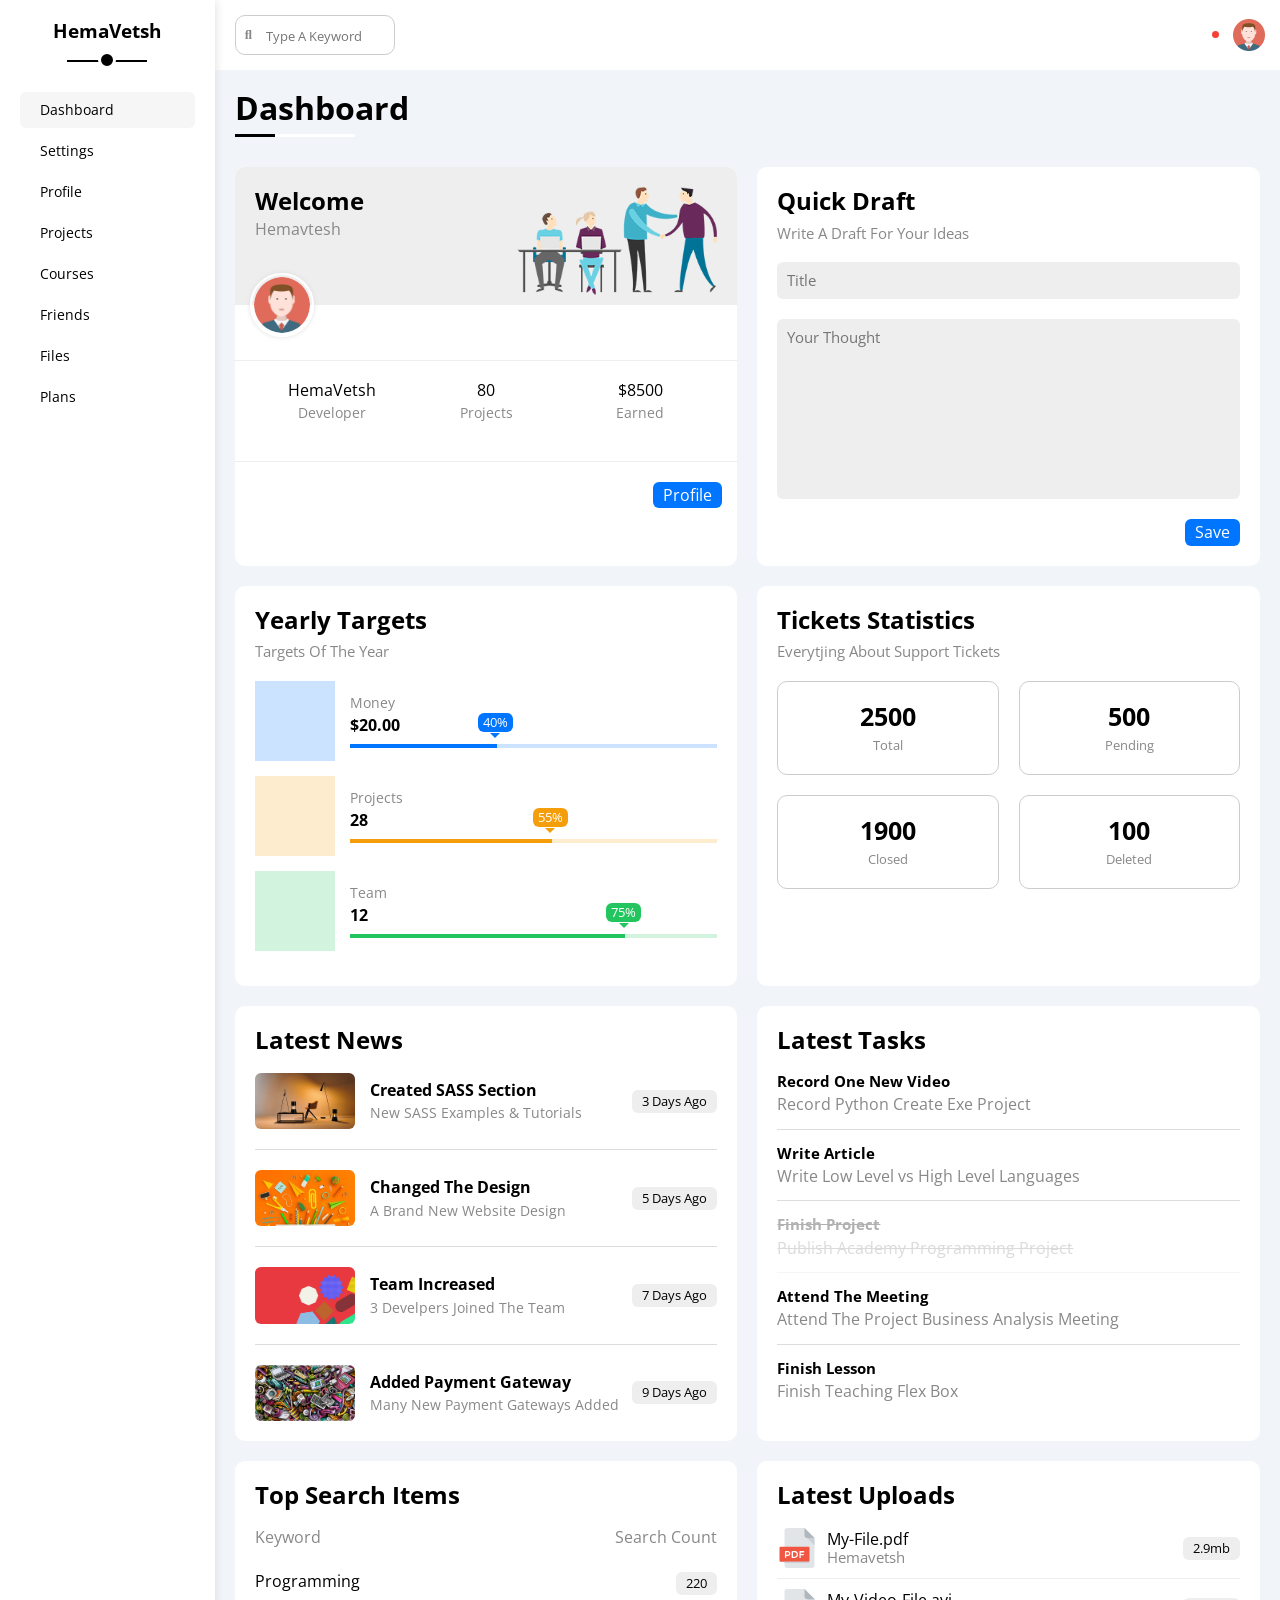
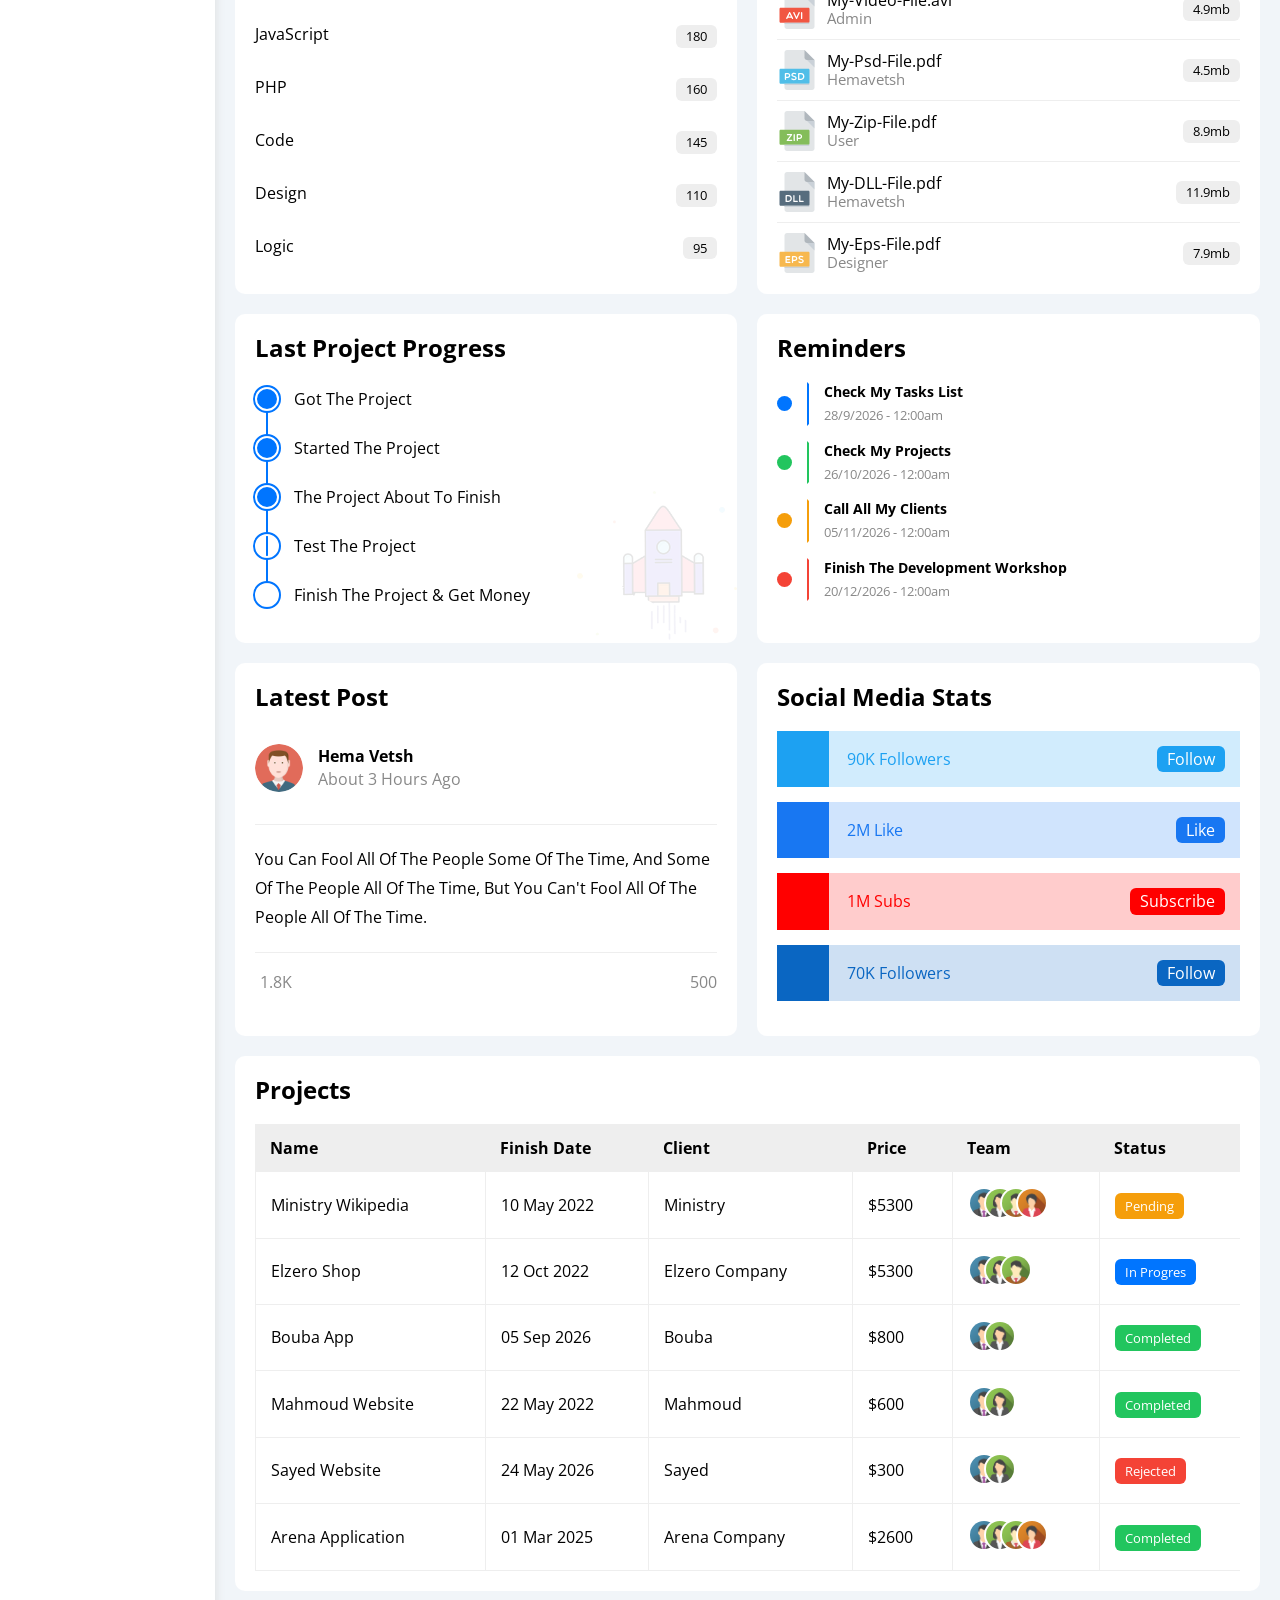
==== index.html @ 1b1e5011 "Here is the toggle switch working correctly. An errors faced me in checked working, so after checkin" ====
<!DOCTYPE html>
<html lang="en">
  <head>
    <meta charset="UTF-8">
    <meta name="viewport" content="width=device-width, initial-scale=1.0">
    <title>Dashboard</title>
    <!-- Render All Elements Normally -->
    <link rel="stylesheet" href="css/normalize.css">
    <!-- Font Awesome Library -->
    <link rel="stylesheet" href="css/all.min.css">
    <!-- Framework -->
    <link rel="stylesheet" href="css/framework.css">
    <!-- Main File -->
    <link rel="stylesheet" href="css/master.css">
    <!-- Open-Sans Font -->
    <link rel="preconnect" href="https://fonts.googleapis.com">
    <link rel="preconnect" href="https://fonts.gstatic.com" crossorigin>
    <link href="https://fonts.googleapis.com/css2?family=Bai+Jamjuree:ital,wght@0,200;0,300;0,400;0,500;0,600;0,700;1,200;1,300;1,400;1,500;1,600;1,700&family=Big+Shoulders:opsz,wght@10..72,100..900&family=Cairo:wght@200..1000&family=DM+Mono:ital,wght@0,300;0,400;0,500;1,300;1,400;1,500&family=DM+Sans:ital,opsz,wght@0,9..40,100..1000;1,9..40,100..1000&family=Fraunces:ital,opsz,wght@0,9..144,100..900;1,9..144,100..900&family=Hanken+Grotesk:ital,wght@0,100..900;1,100..900&family=Inter:ital,opsz,wght@0,14..32,100..900;1,14..32,100..900&family=Lexend+Deca:wght@100..900&family=Open+Sans:ital,wght@0,300..800;1,300..800&family=Outfit:wght@100..900&family=Public+Sans:ital,wght@0,100..900;1,100..900&family=Rubik:ital,wght@0,300..900;1,300..900&family=Work+Sans:ital,wght@0,100..900;1,100..900&family=Young+Serif&display=swap" rel="stylesheet">
  </head>
  <body>
    <div class="page d-flex">
      <div class="nav-bar bg-white p-20 p-relative">
        <h3 class="mt-0 p-relative txt-c">Hema<span>Vetsh</span></h3>
        <ul>
          <li>
            <a class="active d-flex align-c c-black fs-14 rad-6 p-10" href="index.html">
              <i class="fa-regular fa-chart-bar fa-fw"></i>
              <span>Dashboard</span>
            </a>
          </li>
          <li>
            <a class="d-flex align-c c-black fs-14 rad-6 p-10" href="settings.html">
              <i class="fa-solid fa-gear fa-fw"></i>
              <span>Settings</span>
            </a>
          </li>
          <li>
            <a class="d-flex align-c c-black fs-14 rad-6 p-10" href="index.html">
              <i class="fa-regular fa-user fa-fw"></i>
              <span>Profile</span>
            </a>
          </li>
          <li>
            <a class="d-flex align-c c-black fs-14 rad-6 p-10" href="index.html">
              <i class="fa-solid fa-diagram-project fa-fw"></i>
              <span>Projects</span>
            </a>
          </li>
          <li>
            <a class="d-flex align-c c-black fs-14 rad-6 p-10" href="index.html">
              <i class="fa-solid fa-graduation-cap fa-fw"></i>
              <span>Courses</span>
            </a>
          </li>
          <li>
            <a class="d-flex align-c c-black fs-14 rad-6 p-10" href="index.html">
              <i class="fa-regular fa-circle-user fa-fw"></i>
              <span>Friends</span>
            </a>
          </li>
          <li>
            <a class="d-flex align-c c-black fs-14 rad-6 p-10" href="index.html">
              <i class="fa-regular fa-file fa-fw"></i>
              <span>Files</span>
            </a>
          </li>
          <li>
            <a class="d-flex align-c c-black fs-14 rad-6 p-10" href="index.html">
              <i class="fa-regular fa-calendar-check fa-fw"></i>
              <span>Plans</span>
            </a>
          </li>
        </ul>
      </div>
      <div class="content w-full">
        <!-- Start Head -->
        <div class="head w-full p-15 bg-white between-flex">
          <div class="search p-relative">
            <input class="p-10 rad-10" type="search" placeholder="Type A Keyword">
          </div>
          <div class="icons d-flex align-c">
            <span class="notification p-relative">
              <i class="fa-regular fa-bell fa-lg"></i>
            </span>
            <img src="imgs/avatar.png" alt="">
          </div>
        </div>
        <!-- End Head -->
        <h1 class="p-relative">Dashboard</h1>
        <!-- Start Wrapper -->
        <div class="wrapper d-grid gap-20">
          <!-- Welocme -->
          <div class="welcome bg-white rad-10 txt-c-mobile block-mobile ovr-hidden">
            <div class="intro d-flex space-between bg-eee p-20">
              <div>
                <h2 class="m-0">Welcome</h2>
                <p class="c-grey mt-5">Hemavtesh</p>
              </div>
              <img class="hide-mobile" src="imgs/welcome.png" alt="">
            </div>
            <img src="imgs/avatar.png" alt="">
            <div class="body d-flex p-20 mt-20 mb-20 txt-c block-mobile">
              <div>HemaVetsh<span class="d-block c-grey mt-5 fs-14">Developer</span></div>
              <div>80<span class="d-block c-grey mt-5 fs-14">Projects</span></div>
              <div>$8500<span class="d-block c-grey mt-5 fs-14">Earned</span></div>
            </div>
            <a class="bg-blue c-white d-block w-fit btn-shape" href="#">Profile</a>
          </div>
          <!-- Quick Draft -->
          <div class="quick-draft bg-white rad-10 ovr-hidden p-20">
            <h2 class="mt-0 mb-10">Quick Draft</h2>
            <p class="mt-0 mb-20 c-grey fs-15">Write A Draft For Your Ideas</p>
            <form action="">
              <input class= "d-block w-full b-none bg-eee rad-6 p-10 mb-20 fs-15" type="text" placeholder="Title">
              <textarea class="d-block w-full b-none bg-eee rad-6 p-10 mb-20 fs-15" name="" id="" placeholder="Your Thought"></textarea>
              <input  class="save b-none bg-blue c-white d-block w-fit btn-shape" type="submit" value="Save">
            </form>
          </div>
          <!-- Yearly Targets -->
          <div class="yearly-targets bg-white rad-10 p-20">
            <h2 class="mt-0 mb-10">Yearly Targets</h2>
            <p class="mt-0 mb-20 c-grey fs-15">Targets Of The Year</p>
            <div class="targer-row d-flex align-c blue">
              <div class="icon d-flex align-c justify-c ">
                <i class="fa-solid fa-dollar-sign fa-lg c-blue"></i>
              </div>
              <div class="details">
                <span class="c-grey fs-14">Money</span>
                <span class=" mt-5 mb-10 d-block fw-bold">$20.00</span>
                <div class="progress">
                  <span class="bg-blue d-block" style="width: 40%">
                    <span class="bg-blue c-white blue">40%</span>
                  </span>
                </div>
              </div>
            </div>
            <div class="targer-row d-flex align-c orange">
              <div class="icon d-flex align-c justify-c ">
                <i class="fa-solid fa-code fa-lg c-orange"></i>
              </div>
              <div class="details">
                <span class="c-grey fs-14">Projects</span>
                <span class=" mt-5 mb-10 d-block fw-bold">28</span>
                <div class="progress">
                  <span class="bg-orange d-block" style="width: 55%">
                    <span class="bg-orange c-white orange">55%</span>
                  </span>
                </div>
              </div>
            </div>
            <div class="targer-row d-flex align-c green">
              <div class="icon d-flex align-c justify-c ">
                <i class="fa-solid fa-user fa-lg c-green"></i>
              </div>
              <div class="details">
                <span class="c-grey fs-14">Team</span>
                <span class=" mt-5 mb-10 d-block fw-bold">12</span>
                <div class="progress">
                  <span class="bg-green d-block" style="width: 75%">
                    <span class="bg-green c-white green">75%</span>
                  </span>
                </div>
              </div>
            </div>
          </div>
          <!-- Ticket Statistics -->
          <div class="ticket bg-white p-20 rad-10">
            <h2 class="mt-0 mb-10">Tickets Statistics</h2>
            <p class="mt-0 mb-20 c-grey fs-15">Everytjing About Support Tickets</p>
            <div class="d-flex f-wrap gap-20 txt-c">
              <div class="box bg-white rad-10 p-20">
                <i class="fa-solid fa-list-ul fa-2x mb-10 c-orange"></i>
                <span class="d-block fs-25 fw-bold c-black mb-5 ">2500</span>
                <span class="fs-13 c-grey">Total</span>
              </div>
              <div class="box bg-white rad-10 p-20">
                <i class="fa-solid fa-spinner fa-2x mb-10 c-blue"></i>
                <span class="d-block fs-25 fw-bold c-black mb-5 ">500</span>
                <span class="fs-13 c-grey">Pending</span>
              </div>
              <div class="box bg-white rad-10 p-20">
                <i class="fa-regular fa-circle-check fa-2x mb-10 c-green"></i>
                <span class="d-block fs-25 fw-bold c-black mb-5 ">1900</span>
                <span class="fs-13 c-grey">Closed</span>
              </div>
              <div class="box bg-white rad-10 p-20">
                <i class="fa-solid fa-square-xmark fa-2x mb-10 c-red"></i>
                <span class="d-block fs-25 fw-bold c-black mb-5 ">100</span>
                <span class="fs-13 c-grey">Deleted</span>
              </div>
            </div>
          </div>
          <!-- Latest News -->
          <div class="latest-news bg-white p-20 rad-10">
            <h2 class="mt-0 mb-20">Latest News</h2>
            <div class="news-row d-flex align-c pb-20 mb-20 f-column-mobile">
              <img class="mr-15" src="imgs/news-01.png" alt="">
              <div class="info">
                <h3 class="m-0 mb-6 fs-16">Created SASS Section</h3>
                <p class="m-0 c-grey fs-14">New SASS Examples & Tutorials</p>
              </div>
              <div class="rad-6 bg-eee btn-shape fs-13 label">3 Days Ago</div>
            </div>
            <div class="news-row d-flex align-c pb-20 mb-20 f-column-mobile">
              <img class="mr-15" src="imgs/news-02.png" alt="">
              <div class="info">
                <h3 class="m-0 mb-6 fs-16">Changed The Design</h3>
                <p class="m-0 c-grey fs-14">A Brand New Website Design</p>
              </div>
              <div class="rad-6 bg-eee btn-shape fs-13 label">5 Days Ago</div>
            </div>
            <div class="news-row d-flex align-c pb-20 mb-20 f-column-mobile">
              <img class="mr-15" src="imgs/news-03.png" alt="">
              <div class="info">
                <h3 class="m-0 mb-6 fs-16">Team Increased</h3>
                <p class="m-0 c-grey fs-14">3 Develpers Joined The Team</p>
              </div>
              <div class="rad-6 bg-eee btn-shape fs-13 label">7 Days Ago</div>
            </div>
            <div class="news-row d-flex align-c f-column-mobile">
              <img class="mr-15" src="imgs/news-04.png" alt="">
              <div class="info">
                <h3 class="m-0 mb-6 fs-16">Added Payment Gateway</h3>
                <p class="m-0 c-grey fs-14">Many New Payment Gateways Added</p>
              </div>
              <div class="rad-6 bg-eee btn-shape fs-13 label">9 Days Ago</div>
            </div>
          </div>
          <!-- Latest Tasks -->
          <div class="latest-tasks bg-white rad-10 p-20">
            <h2 class="mt-0 mb-20">Latest Tasks</h2>
            <div class="task-row d-flex align-c pb-15 mb-15">
              <div class="info flex-1">
                <h3 class="mt-0 mb-5 fs-15 c-black">Record One New Video</h3>
                <p class="c-grey m-0">Record Python Create Exe Project</p>
              </div>
              <i class="fa-regular fa-trash-can"></i>
            </div>
            <div class="task-row d-flex align-c pb-15 mb-15">
              <div class="info flex-1">
                <h3 class="mt-0 mb-5 fs-15 c-black">Write Article</h3>
                <p class="c-grey m-0">Write Low Level vs High Level Languages</p>
              </div>
              <i class="fa-regular fa-trash-can"></i>
            </div>
            <div class="task-row d-flex align-c pb-15 mb-15">
              <div class="info flex-1">
                <h3 class="mt-0 mb-5 fs-15 c-black">Finish Project</h3>
                <p class="c-grey m-0">Publish Academy Programming Project</p>
              </div>
              <i class="fa-regular fa-trash-can"></i>
            </div>
            <div class="task-row d-flex align-c pb-15 mb-15">
              <div class="info flex-1">
                <h3 class="mt-0 mb-5 fs-15 c-black">Attend The Meeting</h3>
                <p class="c-grey m-0">Attend The Project Business Analysis Meeting</p>
              </div>
              <i class="fa-regular fa-trash-can"></i>
            </div>
            <div class="task-row d-flex align-c">
              <div class="info flex-1">
                <h3 class="mt-0 mb-5 fs-15 c-black">Finish Lesson</h3>
                <p class="c-grey m-0">Finish Teaching Flex Box</p>
              </div>
              <i class="fa-regular fa-trash-can"></i>
            </div>
          </div>
          <!-- Search Items -->
          <div class="search-items bg-white rad-10 p-20">
            <h2 class="mt-0 mb-20">Top Search Items</h2>
            <div class="head-items d-flex space-between c-grey mb-10">
              <span>Keyword</span>
              <span>Search Count</span>
            </div>
            <div class="row d-flex space-between aling-c pt-15 pb-15 ">
              <span>Programming</span>
              <span class="btn-shape bg-eee fs-13">220</span>
            </div>
            <div class="row d-flex space-between aling-c pt-15 pb-15 ">
              <span>JavaScript</span>
              <span class="btn-shape bg-eee fs-13">180</span>
            </div>
            <div class="row d-flex space-between aling-c pt-15 pb-15 ">
              <span>PHP</span>
              <span class="btn-shape bg-eee fs-13">160</span>
            </div>
            <div class="row d-flex space-between aling-c pt-15 pb-15 ">
              <span>Code</span>
              <span class="btn-shape bg-eee fs-13">145</span>
            </div>
            <div class="row d-flex space-between aling-c pt-15 pb-15 ">
              <span>Design</span>
              <span class="btn-shape bg-eee fs-13">110</span>
            </div>
            <div class="row d-flex space-between aling-c pt-15 pb-15 ">
              <span>Logic</span>
              <span class="btn-shape bg-eee fs-13">95</span>
            </div>
          </div>
          <!-- Latest Uploads -->
          <div class="latest-uploads dashboard-section-format">
            <h2 class="mt-0 mb-20">Latest Uploads</h2>
            <ul class="m-0">
              <li class="between-flex mb-10 pb-10">
                <div class="d-flex align-c">
                  <img class="mr-10" src="imgs/pdf.svg" alt="">
                  <div class="info">
                    <span class="d-block">My-File.pdf</span>
                    <span class="fs-15 c-grey">Hemavetsh</span>
                  </div>
                </div>
                <div class="btn-shape bg-eee fs-13">
                  2.9mb
                </div>
              </li>
              <li class="between-flex mb-10 pb-10">
                <div class="d-flex align-c">
                  <img class="mr-10" src="imgs/avi.svg" alt="">
                  <div class="info">
                    <span class="d-block">My-Video-File.avi</span>
                    <span class="fs-15 c-grey">Admin</span>
                  </div>
                </div>
                <div class="btn-shape bg-eee fs-13">
                  4.9mb
                </div>
              </li>
              <li class="between-flex mb-10 pb-10">
                <div class="d-flex align-c">
                  <img class="mr-10" src="imgs/psd.svg" alt="">
                  <div class="info">
                    <span class="d-block">My-Psd-File.pdf</span>
                    <span class="fs-15 c-grey">Hemavetsh</span>
                  </div>
                </div>
                <div class="btn-shape bg-eee fs-13">
                  4.5mb
                </div>
              </li>
              <li class="between-flex mb-10 pb-10">
                <div class="d-flex align-c">
                  <img class="mr-10" src="imgs/zip.svg" alt="">
                  <div class="info">
                    <span class="d-block">My-Zip-File.pdf</span>
                    <span class="fs-15 c-grey">User</span>
                  </div>
                </div>
                <div class="btn-shape bg-eee fs-13">
                  8.9mb
                </div>
              </li>
              <li class="between-flex mb-10 pb-10">
                <div class="d-flex align-c">
                  <img class="mr-10" src="imgs/dll.svg" alt="">
                  <div class="info">
                    <span class="d-block">My-DLL-File.pdf</span>
                    <span class="fs-15 c-grey">Hemavetsh</span>
                  </div>
                </div>
                <div class="btn-shape bg-eee fs-13">
                  11.9mb
                </div>
              </li>
              <li class="between-flex">
                <div class="d-flex align-c">
                  <img class="mr-10" src="imgs/eps.svg" alt="">
                  <div class="info">
                    <span class="d-block">My-Eps-File.pdf</span>
                    <span class="fs-15 c-grey">Designer</span>
                  </div>
                </div>
                <div class="btn-shape bg-eee fs-13">
                  7.9mb
                </div>
              </li>
            </ul>
          </div>
          <!-- Project Progress -->
          <div class="project-progress dashboard-section-format p-relative">
            <h2 class="mt-0 mb-20">Last Project Progress</h2>
            <ul>
              <li class="d-flex align-c done">Got The Project</li>
              <li class="d-flex align-c done">Started The Project</li>
              <li class="d-flex align-c done">The Project About To Finish</li>
              <li class="d-flex align-c still">Test The Project</li>
              <li class="d-flex align-c none">Finish The Project & Get Money</li>
            </ul>
            <img class="launch-icon p-absolute hide-mobile" src="imgs/project.png" alt="">
          </div>
          <!-- Reminders -->
          <div class="reminders dashboard-section-format ">
            <h2 class="mt-0 mb-20">Reminders</h2>
            <ul class="m-0">
              <li class="d-flex align-c mt-15">
                <span class="key bg-blue rad-half mr-15"></span>
                <div class="blue pl-15">
                  <p class="fs-14 c-black fw-bold mt-0 mb-5">Check My Tasks List</p>
                  <span class="fs-13 c-grey">28/9/2026 - 12:00am</span>
                </div>
              </li>
              <li class="d-flex align-c mt-15">
                <span class="key bg-green rad-half mr-15"></span>
                <div class="green pl-15">
                  <p class="fs-14 c-black fw-bold mt-0 mb-5">Check My Projects</p>
                  <span class="fs-13 c-grey">26/10/2026 - 12:00am</span>
                </div>
              </li>
              <li class="d-flex align-c mt-15">
                <span class="key bg-orange rad-half mr-15"></span>
                <div class="orange pl-15">
                  <p class="fs-14 c-black fw-bold mt-0 mb-5">Call All My Clients</p>
                  <span class="fs-13 c-grey">05/11/2026 - 12:00am</span>
                </div>
              </li>
              <li class="d-flex align-c mt-15">
                <span class="key bg-red rad-half mr-15"></span>
                <div class="red pl-15">
                  <p class="fs-14 c-black fw-bold mt-0 mb-5">Finish The Development Workshop</p>
                  <span class="fs-13 c-grey">20/12/2026 - 12:00am</span>
                </div>
              </li>
            </ul>
          </div>
          <!-- Latest Post -->
          <div class="latest-post dashboard-section-format">
            <h2 class="mt-0 mb-20">Latest Post</h2>
            <div class="top d-flex align-c">
              <img class="rad-half mr-15" src="imgs/avatar.png" alt="">
              <div class="info">
                <h3 class="fs-16 mb-5">Hema Vetsh</h3>
                <p class=" mt-0 c-grey fs-16">About 3 Hours Ago</p>
              </div>
            </div>
            <div class="post-content ">
            You can fool all of the people some of the time, and some of the people all of the time, but you can't fool all of the people all of the time.
            </div>
            <div class="post-stats between-flex">
              <div class="d-flex align-c c-grey">
                <i class="fa-regular fa-heart mr-5"></i>
                <span>1.8K</span>
              </div>
              <div class="d-flex align-c c-grey">
                <i class="fa-regular fa-comments mr-5"></i>
                <span>500</span>
              </div>
            </div>
          </div>
          <!-- Start Social Media -->
          <div class="social-media dashboard-section-format">
            <h2 class="mt-0 mb-20">Social Media Stats</h2>
            <div class="box twitter between-flex p-15 p-relative">
              <i class="fa-brands fa-twitter h-full c-white ideal-flex"></i>
              <span class="fs-16 ml-10">90K Followers</span>
              <a class="btn-shape c-white" href="#">Follow</a>
            </div>
            <div class="box facebook between-flex p-15 p-relative">
              <i class="fa-brands fa-facebook-f h-full c-white ideal-flex"></i>
              <span class="fs-16 ml-10">2M Like</span>
              <a class="btn-shape c-white" href="#">Like</a>
            </div>
            <div class="box youtube between-flex p-15 p-relative">
              <i class="fa-brands fa-youtube h-full c-white ideal-flex"></i>
              <span class="fs-16 ml-10">1M Subs</span>
              <a class="btn-shape c-white" href="#">Subscribe</a>
            </div>
            <div class="box linkedin between-flex p-15 p-relative">
              <i class="fa-brands fa-linkedin h-full c-white ideal-flex"></i>
              <span class="fs-16 ml-10">70K Followers</span>
              <a class="btn-shape c-white" href="#">Follow</a>
            </div>
          </div>
        </div>
        <!-- End Wrapper body-->
        <!-- Project Table -->
        <div class="project-table dashboard-section-format">
          <h2 class="mt-0 mb-20">Projects</h2>
          <div class="responsive-table">
            <table>
              <thead>
                <tr>
                  <th>Name</th>
                  <th>Finish Date</th>
                  <th>Client</th>
                  <th>Price</th>
                  <th>Team</th>
                  <th>Status</th>
                </tr>
              </thead>
              <tbody>
                <tr>
                  <td>Ministry Wikipedia</td>
                  <td>10 May 2022</td>
                  <td>Ministry</td>
                  <td>$5300</td>
                  <td>
                    <img src="imgs/team-01.png" alt="">
                    <img src="imgs/team-02.png" alt="">
                    <img src="imgs/team-03.png" alt="">
                    <img src="imgs/team-04.png" alt="">
                  </td>
                  <td>
                    <span class="bg-orange c-white btn-shape label label">Pending</span>
                  </td>
                </tr>
                <tr>
                  <td>Elzero Shop</td>
                  <td>12 Oct 2022</td>
                  <td>Elzero Company</td>
                  <td>$5300</td>
                  <td>
                    <img src="imgs/team-01.png" alt="">
                    <img src="imgs/team-02.png" alt="">
                    <img src="imgs/team-03.png" alt="">
                  </td>
                  <td>
                    <span class="bg-blue c-white btn-shape label">In Progres</span>
                  </td>
                </tr>
                <tr>
                  <td>Bouba App</td>
                  <td>05 Sep 2026</td>
                  <td>Bouba</td>
                  <td>$800</td>
                  <td>
                    <img src="imgs/team-01.png" alt="">
                    <img src="imgs/team-02.png" alt="">
                  </td>
                  <td>
                    <span class="bg-green c-white btn-shape label">Completed</span>
                  </td>
                </tr>
                <tr>
                  <td>Mahmoud Website</td>
                  <td>22 May 2022</td>
                  <td>Mahmoud</td>
                  <td>$600</td>
                  <td>
                    <img src="imgs/team-01.png" alt="">
                    <img src="imgs/team-02.png" alt="">
                  </td>
                  <td>
                    <span class="bg-green c-white btn-shape label">Completed</span>
                  </td>
                </tr>
                <tr>
                  <td>Sayed Website</td>
                  <td>24 May 2026</td>
                  <td>Sayed</td>
                  <td>$300</td>
                  <td>
                    <img src="imgs/team-01.png" alt="">
                    <img src="imgs/team-02.png" alt="">
                  </td>
                  <td>
                    <span class="bg-red c-white btn-shape label">Rejected</span>
                  </td>
                </tr>
                <tr>
                  <td>Arena Application</td>
                  <td>01 Mar 2025</td>
                  <td>Arena Company</td>
                  <td>$2600</td>
                  <td>
                    <img src="imgs/team-01.png" alt="">
                    <img src="imgs/team-02.png" alt="">
                    <img src="imgs/team-03.png" alt="">
                    <img src="imgs/team-04.png" alt="">
                  </td>
                  <td>
                    <span class="bg-green c-white btn-shape label label">Completed</span>
                  </td>
                </tr>
              </tbody>
            </table>
          </div>
        </div>
      </div>
    </div>
  </body>
</html>
---- css/framework.css ----
:root {
  /* Main Colors */
  --blue-color: #0075ff;
  --blue-alt-color: #0d69d5;
  --orange-color: #f59e0b;
  --green-color: #22c55e;
  --red-color: #f44336;
  --grey-color: #888;
  --main-transition: 0.3s;
}
/* Start Dimensions */
.w-full {
  width: 100%;
}
.w-fit {
  width: fit-content;
}
.h-full {
  height: 100%;
}
/* Start Box */
.ovr-hidden {
  overflow: hidden;
}
.d-block {
  display: block;
}
@media (max-width: 767px) {
  .block-mobile {
    display: block !important;
  }
}
.d-flex {
  display: flex;
}
@media (max-width: 767px) {
  .f-column-mobile {
    flex-direction: column;
    text-align: center;
  }
}
.flex-1 {
  flex: 1;
}
.f-wrap {
  flex-wrap: wrap;
}
.align-c {
  align-items: center;
}
.justify-c {
  justify-content: center;
}
.space-between {
  justify-content: space-between;
}
.d-grid {
  display: grid;
}
.gap-20 {
  gap: 20px
}
/* Start Position */
.p-relative {
  position: relative;
}
.p-absolute {
  position: absolute;
}
@media (max-width: 767px) {
  .hide-mobile {
    display: none;
  }
}
/* Start Padding + Margin */
.p-5 {
  padding: 5px;
}
.p-10 {
  padding: 10px;
}
.p-15 {
  padding: 15px;
}
.p-20 {
  padding: 20px;
}
.pt-15 {
  padding-top: 15px;
}
.pb-10 {
  padding-bottom: 10px;
}
.pb-15 {
  padding-bottom: 15px;
}
.pb-20 {
  padding-bottom: 20px;
}
.pl-15 {
  padding-left: 15px;
}
.m-0 {
  margin: 0
}
.mt-0 {
  margin-top: 0;
}
.mt-5 {
  margin-top: 5px;
}
.mt-20 {
  margin-top: 20px;
}
.mr-5 {
  margin-right: 5px;
}
.mr-10 {
  margin-right: 10px;
}
.mr-15 {
  margin-right: 15px;
}
.mb-5 {
  margin-bottom: 5px;
}
.mb-6 {
  margin-bottom: 6px;
}
.mb-10 {
  margin-bottom: 10px;
}
.mb-15 {
  margin-bottom: 15px;
}
.mb-20 {
  margin-bottom: 20px;
}
.ml-10 {
  margin-left: 10px;
}
/* Start Color */
.bg-white {
  background-color: white;
}
.bg-eee {
  background-color: #eee;
}
.bg-blue {
  background-color: var(--blue-color);
}
.bg-orange {
  background-color: var(--orange-color);
}
.bg-green {
  background-color: var(--green-color);
}
.bg-red {
  background-color: var(--red-color);
}
.c-white {
  color: white;
}
.c-black {
  color: black;
}
.c-grey {
  color: var(--grey-color);
}
.c-blue {
  color: var(--blue-color);
}
.c-orange {
  color: var(--orange-color);
}
.c-green {
  color: var(--green-color);
}
.c-red {
  color: var(--red-color);
}
/* Start Text */
.txt-c {
  text-align: center;
}
.fs-10 {
  font-size: 10px;
}
.fs-13 {
  font-size: 13px;
}
.fs-14 {
  font-size: 14px;
}
.fs-15 {
  font-size: 15px;
}
.fs-16 {
  font-size: 16px;
}
.fs-25 {
  font-size: 25px;
}
.fw-bold {
  font-weight: bold;
}
/* Start Border */
.b-none {
  border: none;
}
.bl-15 {
  border-left: 15px;
}
.rad-half {
  border-radius: 50%;
}
.rad-6 {
  border-radius: 6px;
}
.rad-10 {
  border-radius: 10px;
}
@media (max-width: 767px) {
  .txt-c-mobile {
    text-align: center;
  }
}
/* Start Components */
.between-flex {
  display: flex;
  align-items: center;
  justify-content: space-between;
}
.ideal-flex {
  display: flex;
  justify-content: center;
  align-items: center;
}
.v-centering {
  top: 50%;
  transform: translateY(-50%);
}
.h-centering {
  left: 50%;
  transform: translatex(-50%); 
}
.btn-shape {
  border-radius: 6px; 
  padding: 4px 10px;
}
.dashboard-section-format {
  border-radius: 10px;
  background-color: white;
  padding: 20px;
}
---- css/master.css ----
:root {
  /* Main Colors */
  --blue-color: #0075ff;
  --blue-alt-color: #0d69d5;
  --orange-color: #f59e0b;
  --green-color: #22c55e;
  --red-color: #f44336;
  --grey-color: #888;
  --main-transition: 0.3s;
}
* {
  box-sizing: border-box;
}
body {
  font-family: "Open Sans", sans-serif;
  margin: 0;
  padding: 0;
}
*:focus {
  outline: none;
}
a {
  text-decoration: none;
}
ul {
  list-style: none;
  padding: 0;
}
::-webkit-scrollbar {
  width: 15px;
}
::-webkit-scrollbar-track {
  background-color: white;
}
::-webkit-scrollbar-thumb {
  background-color: var(--blue-color);
}
::-webkit-scrollbar-thumb:hover {
  background-color: var(--blue-alt-color);
}
.page {
  background-color: #f1f5f9;
  min-height: 100vh;
}
.nav-bar {
  width: 250px;
  box-shadow: 0 0 10px #ddd;
}
.nav-bar > h3 {
  margin-bottom: 50px;
}
.nav-bar > h3::before,
.nav-bar > h3::after {
  content: '';
  position: absolute;
  left: 50%;
  transform: translatex(-50%);
  background-color: black;
}
.nav-bar > h3::before {
  width: 80px;
  height: 2px;
  bottom: -20px;
}
.nav-bar > h3::after {
  width: 12px;
  height: 12px;
  border-radius: 50%;
  bottom: -27px;
  border: 3px solid white;
}
.nav-bar ul li  {
  
}
.nav-bar ul li a {
  transition: .3s;
  margin-bottom: 5px;
}
.nav-bar ul li a.active, 
.nav-bar ul li a:hover {
  background-color: #f6f6f6
}
.nav-bar ul li a span {
  font-size: 14px;
  margin-left: 10px;
}
@media (max-width: 767px) {
  .nav-bar {
    width: 58px;
    padding: 10px
  }
  .nav-bar > h3 {
    font-size: 13px;
    margin-bottom: 15px;
  }
  .nav-bar > h3::before,
  .nav-bar > h3::after,
  .nav-bar ul li a span {
    display: none;
  }
  .nav-bar > h3 span {
    display: block;
  }
}
/* Start Content */
.content {
  overflow-x: hidden;
}
/* Start Head */
.head .search input {
  padding-left: 30px;
  border: 1px solid #ccc;
  margin-left: 5px;
  width: 160px;
  border-image: none;
  transition: width var(--main-transition);
}
.head .search::before {
  content: '\f002';
  font-family: "Font Awesome 5 Free";
  font-weight: 900;
  color: var(--grey-color);
  position: absolute;
  left: 15px;
  top: 50%;
  font-size: 13px;
  transform: translateY(-50%);
}
.head input::placeholder{
  transition: var(--main-transition);
  font-size: 13px;
}
.head input:focus {
  width: 200px
}
.head input:focus::placeholder{
  opacity: 0;
}
.head .icons .notification::before {
  content: '';
  width: 7px;
  height: 7px;
  border-radius: 50%;
  position: absolute;
  background-color: var(--red-color);
  top: -4px;
  right: -1px;
}
.head .icons img {
  width: 32px;
  height: 32px;
  margin-left: 15px;
}
.content > h1 {
  margin: 20px 20px 40px;
}
.content > h1::before,
.content > h1::after {
  content: '';
  position: absolute;
  height: 3px;
  bottom: -10px;
  left: 0;
}
.content > h1::before {
  background-color: white;
  width: 120px;
}
.content > h1::after {
  background-color: black;
  width: 40px;
}
/* End Head */
/* Start Wrapper */
.wrapper {
  grid-template-columns: repeat(auto-fill, minmax(450px, 1fr));
  margin-right: 20px;
  margin-left: 20px;
  margin-bottom: 20px;
}
@media (max-width: 767px) {
  .wrapper {
    grid-template-columns: minmax(200px, 1fr);
    margin-right: 10px;
    margin-left: 10px;
  }
}
/* End Wrapper */
/* Welcome Card */
.welcome .intro img {
  width: 200px;
  margin-bottom: -10px;
}
@media (max-width: 767px) {
  .welcome .intro {
    padding-bottom: 30px;
  }
}
.welcome > img {
  width: 64px;
  height: 64px;
  position: relative;
  margin-left: 15px;
  margin-top: -32px;
  border: 2px solid white;
  border-radius: 50%;
  box-shadow: rgb(221, 221, 221) 0px 0px 5px;
  padding: 2px;
}
@media (max-width: 767px) {
  .welcome > img {
    margin-left: 0;
  }
}
.welcome .body {
  border-top: 1px solid #eee;
  border-bottom: 1px solid #eee;
}
.welcome .body div {
  flex: 1;
}
.welcome .body div:not(:last-child) {
  margin-bottom: 20px;
}
.welcome a {
  margin: 0 15px 15px auto;
  transition: var(--main-transition);
}
.welcome a:hover {
  background-color: var(--blue-alt-color);
}
/* Start Quick Draft */
.quick-draft form textarea {
  min-height: 180px;
  resize: none;
}
.quick-draft form .save {
  margin-left: auto;
  cursor: pointer;
  transition: var(--main-transition);
}
.quick-draft form .save:hover {
  background-color: var(--blue-alt-color);
}
/* Start Yearly Targets */
.yearly-targets .targer-row {
  margin-bottom: 15px;
}
.yearly-targets .icon {
  width: 80px;
  height: 80px;
  margin-right: 15px;
}
.yearly-targets .details {
  flex: 1;
}
.yearly-targets .details .progress {
  height: 4px;
} 
.yearly-targets .details .progress > span {
  height: 100%;
  position: relative;
}
.yearly-targets .details .progress > span span {
  position: absolute;
  bottom: 16px;
  right: -16px;
  font-size: 13px;
  padding: 2px 5px;
  border-radius: 6px;
}
.yearly-targets .details .progress > span span::after {
  content: '';
  position: absolute;
  border-color: transparent;
  border-width: 5px;
  border-style: solid;
  bottom: -11px;
  left: 50%;
  transform: translatex(-50%);
}
@media (max-width: 767px) {
  .yearly-targets .details .progress > span span {
    right: -30px;
    transform: rotate(35deg);
  }
}
.yearly-targets .details .progress > span .blue::after {
  border-top-color: var(--blue-color);
}
.yearly-targets .details .progress > span .orange::after {
  border-top-color: var(--orange-color);
}
.yearly-targets .details .progress > span .green::after {
  border-top-color: var(--green-color);
}
.blue .icon,
.blue .progress {
    background-color: rgb(0 117 255 / 20%);
}
.orange .icon,
.orange .progress {
    background-color: rgb(245 158 11 / 20%);
}
.green .icon,
.green .progress {
    background-color: rgb(34 197 94 / 20%);
}
/* Start Tickets Statistics */
.ticket .box {
  width: calc(50% - 10px);
  border: 1px solid #ccc;
}
@media (max-width: 767px) {
  .ticket .box {
    width: 100%
  }
}
/* Start Latest News */
.latest-news {
}
@media (max-width: 767px) {
  .latest-news .news-row  {
    gap: 15px
  }
}
.latest-news .news-row:not(:last-child) {
  border-bottom: 1px solid #ddd;
}
.latest-news .news-row  img {
  width: 100px;
  border-radius: 6px;
}
@media (max-width: 767px) {
  .latest-news .news-row  img {
    margin: 0;
  }
}
.latest-news .news-row  .info {
  flex: 1;
}
.latest-news .news-row .label {
  padding: 4px 10px;
}
/* Start Latest Tasks */

.latest-tasks .task-row:not(:last-child) {
  border-bottom: 1px solid #ddd;
}
.latest-tasks .task-row:nth-child(4) h3, 
.latest-tasks .task-row:nth-child(4) p {
  text-decoration: line-through;
}
.latest-tasks .task-row:nth-child(4) {
  opacity: .3;
}
/* Latest Uploads */
.latest-uploads ul li:not(:last-child) {
  border-bottom: 1px solid #eee;
}
.latest-uploads ul li img {
  width: 40px;
  height: 40px;
}
/* Project Progress */
.project-progress ul {
  position: relative;
}
.project-progress ul::before {
  content: '';
  position: absolute;
  height: 100%;
  width: 2px;
  background-color: var(--blue-color);
  left: 11px;
}
.project-progress ul li {
  margin-top: 25px;
}
.project-progress ul li::before {
  content: '';
  display: block;
  width: 20px;
  height: 20px;
  border-radius: 50%;
  margin-right: 15px;
  outline: 2px solid var(--blue-color);
  border: 2px solid white;
  z-index: 1;
}
.project-progress ul li.done::before {
  background-color: var(--blue-color);
}
.project-progress ul li.none::before {
  background-color: white;
}
.project-progress ul li.still::before {
  animation: filling 1.5s infinite;
}
.project-progress > img {
  width: 160px;
  bottom: 0;
  right: 0;
  opacity: 0.1;
}
/* Start Reminders */
.reminders ul li {
  margin-top: 15px;
}
.reminders ul li span.key {
  width: 15px;
  height: 15px;
}
.reminders ul li > div {
  border-color: transparent;
  border-width: 2px;
  border-style: solid;
}
.reminders ul li > .blue {
  border-left-color: var(--blue-color);
}
.reminders ul li > .green {
  border-left-color: var(--green-color);
}
.reminders ul li > .orange {
  border-left-color: var(--orange-color);
}
.reminders ul li > .red {
  border-left-color: var(--red-color);
}
/* Start Latest Post */
.latest-post .top img {
  width: 48px;
  height: 48px;
}
.latest-post .post-content {
  padding: 20px 0;
  margin: 20px 0;
  border-top: 1px solid #eee;
  border-bottom: 1px solid #eee;
  text-transform: capitalize;
  line-height: 1.8;
  font-size: 16px;
}
/* Start Social */
.social-media .box {
  padding-left: 60px;
  margin-bottom: 15px;
}
.social-media .box i {
  position: absolute;
  left: 0;
  top: 0;
  width: 52px;
  font-size: 32px;
  transition: var(--main-transition);
}
.social-media .box i:hover {
  transform: rotate(5deg);
}
.social-media .twitter {
  color: #1da1f2;
  background-color: rgb(29 161 242 / 20%);
}
.social-media .twitter i, 
.social-media .twitter a {
  background-color: #1da1f2;
}
.social-media .facebook {
  color: #1877f2;
  background-color: rgb(24 119 242 / 20%);
}
.social-media .facebook i, 
.social-media .facebook a {
  background-color: #1877f2;
}
.social-media .youtube {
  color: #ff0000;
  background-color: rgb(255 0 0 / 20%);
}
.social-media .youtube i, 
.social-media .youtube a {
  background-color: #ff0000;
}
.social-media .linkedin {
  color: #0a66c2;
  background-color: rgb(10 102 194 / 20%);
}
.social-media .linkedin i, 
.social-media .linkedin a {
  background-color: #0a66c2;
}
/* Start Project Table */
.project-table {
  margin-right: 20px;
  margin-left: 20px;
  margin-bottom: 20px;
}
.responsive-table {
  overflow-x: auto;
}
table {
  min-width: 1000px;
  border-spacing: 0;
}
table thead th {
  background-color: #eee;
  text-align: left;
}
table td, th {
  padding: 15px;
  border-spacing: 0;
  transition: var(--main-transition);
}
table td {
  border-left: 1px solid #eee;
  border-bottom: 1px solid #eee;
}
table td:last-child {
  border-right: 1px solid #eee;
}
table tbody tr:hover td {
  background-color: #FaF7F7;
}
table img {
  width: 32px;
  height: 32px;
  border-radius: 50%;
  background-color: white;
  padding: 2px
}
table img:not(:first-child) {
  margin-left: -20px
}
table .label {
  font-size: 13px;
}
/* End Content */
/* Settings File */
label .toggle-checkbox {
  -webkit-appearance: none;
  appearance: none;
}
label .toggle-switch {
  position: relative;
  width: 78px;
  height: 32px;
  background-color: #ccc;
  border-radius: 16px;
  cursor: pointer;
  transition: var(--main-transition);
}
label .toggle-switch::before {
  content: '\f00d';
  font-family: "Font Awesome 5 Free";
  font-weight: 900;
  height: 24px;
  width: 24px;
  background-color: white;
  color: #aaa;
  border-radius: 50%;
  position: absolute;
  top: 4px;
  left: 4px;
  display: flex;
  justify-content: center;
  align-items: center;
  transition: var(--main-transition);
}
.toggle-checkbox:checked + .toggle-switch {
  background-color: var(--blue-color);
}
.toggle-checkbox:checked + .toggle-switch::before {
  content: "\f00c";
  left: 50px;
  color: var(--blue-color);
}
/* Animation */
@keyframes filling {
  0%, 
  100% {
    background-color: var(--blue-color);
  }
  60% {
    background-color: white;
  }
}
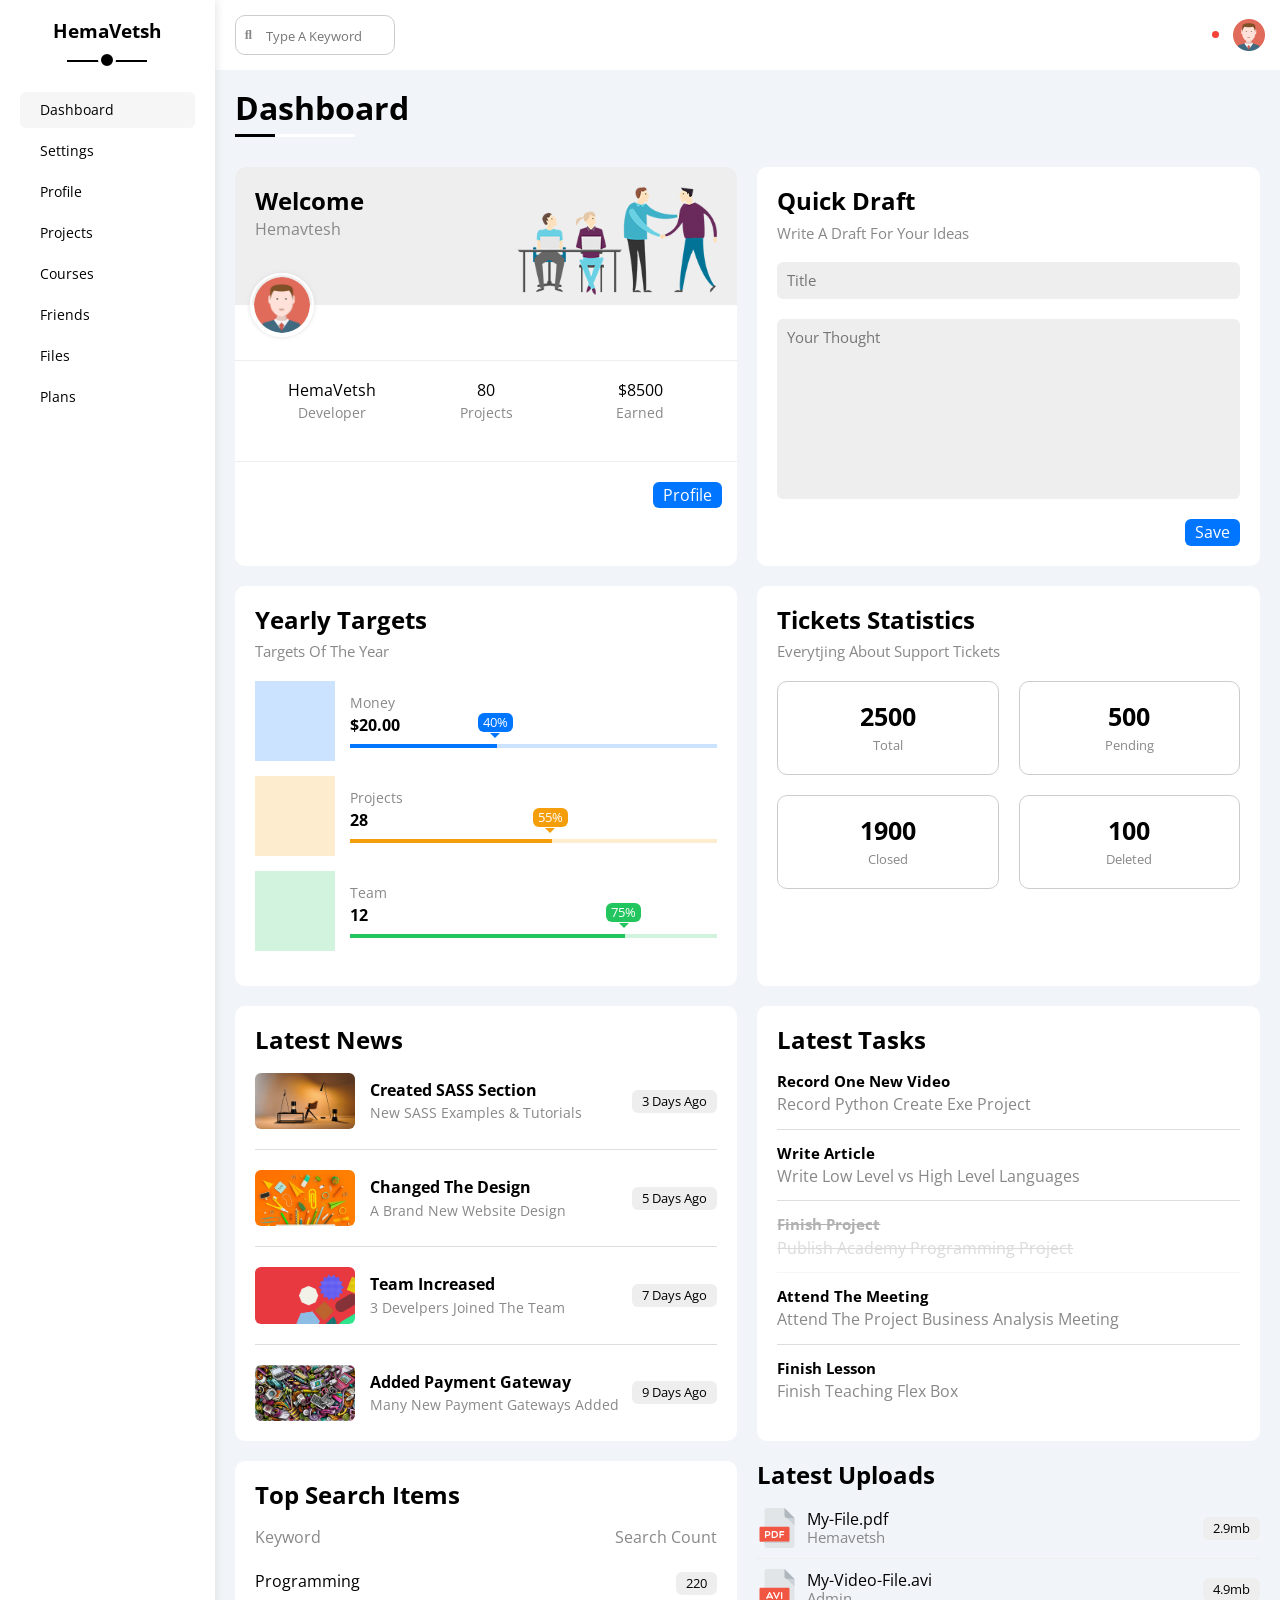
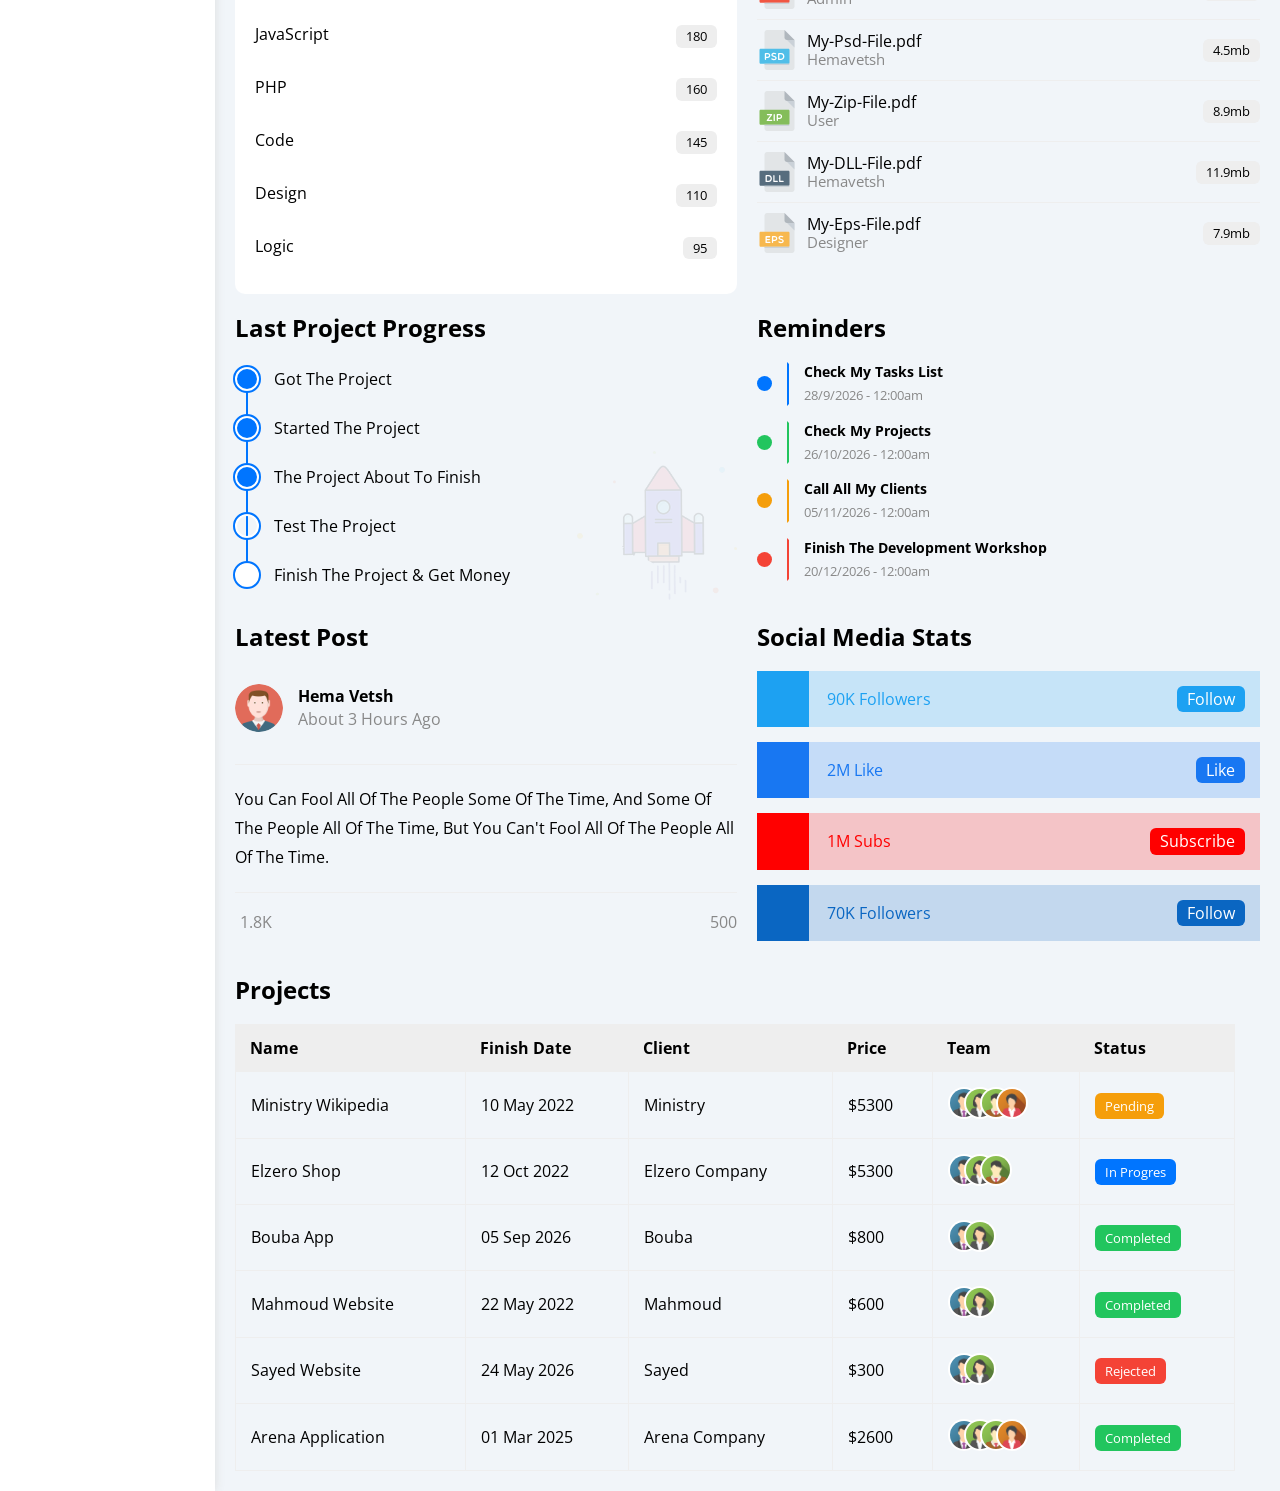
==== commit e672bcb4: "I have just prepared a file for the next page, profile page, and connected the needed links in the n" ====
--- a/index.html
+++ b/index.html
@@ -35,7 +35,7 @@
             </a>
           </li>
           <li>
-            <a class="d-flex align-c c-black fs-14 rad-6 p-10" href="index.html">
+            <a class="d-flex align-c c-black fs-14 rad-6 p-10" href="profile.html">
               <i class="fa-regular fa-user fa-fw"></i>
               <span>Profile</span>
             </a>
--- a/css/framework.css
+++ b/css/framework.css
@@ -88,6 +88,9 @@
 .pt-15 {
   padding-top: 15px;
 }
+.pt-20 {
+  padding-top: 20px;
+}
 .pb-10 {
   padding-bottom: 10px;
 }
@@ -97,11 +100,17 @@
 .pb-20 {
   padding-bottom: 20px;
 }
+.pl-10 {
+  padding-left: 10px;
+}
 .pl-15 {
   padding-left: 15px;
 }
 .m-0 {
   margin: 0
+}
+.m-20 {
+  margin: 20px;
 }
 .mt-0 {
   margin-top: 0;
@@ -167,6 +176,9 @@
 .c-grey {
   color: var(--grey-color);
 }
+.c-eee {
+  color: #eee;
+}
 .c-blue {
   color: var(--blue-color);
 }
@@ -219,6 +231,12 @@
 }
 .rad-10 {
   border-radius: 10px;
+}
+.b-none {
+  border: none;
+}
+.b-ccc {
+  border: 1px solid #ccc;
 }
 @media (max-width: 767px) {
   .txt-c-mobile {
@@ -248,7 +266,7 @@
   border-radius: 6px; 
   padding: 4px 10px;
 }
-.dashboard-section-format {
+.section-format {
   border-radius: 10px;
   background-color: white;
   padding: 20px;
--- a/css/master.css
+++ b/css/master.css
@@ -38,10 +38,12 @@
 ::-webkit-scrollbar-thumb:hover {
   background-color: var(--blue-alt-color);
 }
+/* Global Components */
 .page {
   background-color: #f1f5f9;
   min-height: 100vh;
 }
+/* Nav-bar */
 .nav-bar {
   width: 250px;
   box-shadow: 0 0 10px #ddd;
@@ -102,11 +104,51 @@
     display: block;
   }
 }
+/* Toggle-switch */
+label .toggle-checkbox {
+  -webkit-appearance: none;
+  appearance: none;
+  display: none;
+}
+label .toggle-switch {
+  position: relative;
+  width: 78px;
+  height: 32px;
+  background-color: #ccc;
+  border-radius: 16px;
+  cursor: pointer;
+  transition: var(--main-transition);
+}
+label .toggle-switch::before {
+  content: '\f00d';
+  font-family: "Font Awesome 5 Free";
+  font-weight: 900;
+  height: 24px;
+  width: 24px;
+  background-color: white;
+  color: #aaa;
+  border-radius: 50%;
+  position: absolute;
+  top: 4px;
+  left: 4px;
+  display: flex;
+  justify-content: center;
+  align-items: center;
+  transition: var(--main-transition);
+}
+.toggle-checkbox:checked + .toggle-switch {
+  background-color: var(--blue-color);
+}
+.toggle-checkbox:checked + .toggle-switch::before {
+  content: "\f00c";
+  left: 50px;
+  color: var(--blue-color);
+}
 /* Start Content */
 .content {
   overflow-x: hidden;
 }
-/* Start Head */
+/* Head */
 .head .search input {
   padding-left: 30px;
   border: 1px solid #ccc;
@@ -170,8 +212,9 @@
   background-color: black;
   width: 40px;
 }
-/* End Head */
-/* Start Wrapper */
+/* End Global Components */
+/* Start Dashboard Page */
+/* Wrapper */
 .wrapper {
   grid-template-columns: repeat(auto-fill, minmax(450px, 1fr));
   margin-right: 20px;
@@ -185,7 +228,6 @@
     margin-left: 10px;
   }
 }
-/* End Wrapper */
 /* Welcome Card */
 .welcome .intro img {
   width: 200px;
@@ -229,7 +271,7 @@
 .welcome a:hover {
   background-color: var(--blue-alt-color);
 }
-/* Start Quick Draft */
+/* Quick Draft */
 .quick-draft form textarea {
   min-height: 180px;
   resize: none;
@@ -242,7 +284,7 @@
 .quick-draft form .save:hover {
   background-color: var(--blue-alt-color);
 }
-/* Start Yearly Targets */
+/* Yearly Targets */
 .yearly-targets .targer-row {
   margin-bottom: 15px;
 }
@@ -306,7 +348,7 @@
 .green .progress {
     background-color: rgb(34 197 94 / 20%);
 }
-/* Start Tickets Statistics */
+/* Tickets Statistics */
 .ticket .box {
   width: calc(50% - 10px);
   border: 1px solid #ccc;
@@ -316,7 +358,7 @@
     width: 100%
   }
 }
-/* Start Latest News */
+/* Latest News */
 .latest-news {
 }
 @media (max-width: 767px) {
@@ -342,8 +384,7 @@
 .latest-news .news-row .label {
   padding: 4px 10px;
 }
-/* Start Latest Tasks */
-
+/* Latest Tasks */
 .latest-tasks .task-row:not(:last-child) {
   border-bottom: 1px solid #ddd;
 }
@@ -536,45 +577,205 @@
   font-size: 13px;
 }
 /* End Content */
-/* Settings File */
-label .toggle-checkbox {
+/* End Dashboard Page */
+/* Start Settings Page */
+.settings-page {
+  display: grid;
+  grid-template-columns: repeat(auto-fill, minmax(500px, 1fr));
+}
+
+@media (max-width: 767px) {
+  .settings-page {
+    grid-template-columns: minmax(100px, 1fr);
+    margin-left: 10px;
+    margin-right: 10px;
+  }
+}
+.settings-page .close-message {
+  min-height: 150px;
+  resize: none;
+  font-size: 14px;
+}
+/* General Info */
+.general-info .trick {
+  display: flex;
+  align-items: flex-end;
+}
+.general-info .email {
+  cursor: no-drop;
+  background-color: #f0f4f8;
+  color: #bbb;
+}
+.general-info a {
+  position: relative;
+  overflow: hidden;
+  height: 36px;
+}
+.general-info a::before {
+  content: '';
+  position: absolute;
+  width: 100%;
+  height: 2px;
+  background-color: var(--blue-color);
+  bottom: 0px;
+  left: 0;
+  z-index: 1;
+  animation: trick 1s linear infinite;
+}
+/* Security Info */
+.security-info > div:not(:last-child) {
+  border-bottom: 1px solid #eee;
+}
+.security-info > div.password a {
+  transition: var(--main-transition);
+}
+.security-info > div.password a:hover {
+  background-color: var(--blue-alt-color);
+}
+/* Social Info */
+.social-info .input-field {
+  display: flex;
+  align-items: center;
+}
+.social-info .input-field i {
+  width: 40px;
+  height: 40px;
+  background-color: #f6f6f6;
+  border: 1px solid #ddd;
+  border-radius: 6px 0 0 6px;
+  transition: var(--main-transition);
+}
+.social-info .input-field input {
+  height: 40px;
+  flex: 1;
+  border: none;
+  border: 1px solid #ddd;
+  border-radius: 0 6px 6px 0;
+  background-color: #f6f6f6;
+}
+.social-info .input-field input::placeholder {
+  transition: var(--main-transition);
+}
+.social-info .input-field input:focus::placeholder {
+  opacity: 0;
+}
+.social-info .input-field:focus-within i {
+  color: black;
+}
+/* Widgets Control */
+.widgets-control input[type="checkbox"] {
   -webkit-appearance: none;
   appearance: none;
 }
-label .toggle-switch {
+.widgets-control .control {
+  margin-bottom: 15px;
+}
+.widgets-control .control label {
   position: relative;
-  width: 78px;
-  height: 32px;
-  background-color: #ccc;
-  border-radius: 16px;
+  padding-left: 30px;
   cursor: pointer;
-  transition: var(--main-transition);
-}
-label .toggle-switch::before {
-  content: '\f00d';
+}
+.widgets-control .control label::before,
+.widgets-control .control label::after {
+  position: absolute;
+  left: 0;
+  top: 50%;
+  margin-top: -9px;
+  border-radius: 4px;
+  display: flex;
+  justify-content:center;
+  align-items: center;
+}
+.widgets-control .control label::before {
+  content: '';
+  width: 14px;
+  height: 14px;
+  border: 2px solid var(--grey-color);
+}
+.widgets-control .control label::after {
+  content: '\f00c';
   font-family: "Font Awesome 5 Free";
   font-weight: 900;
-  height: 24px;
-  width: 24px;
-  background-color: white;
-  color: #aaa;
+  width: 18px;
+  height: 18px;
+  font-size: 12px;
+  color: white;
+  background-color: var(--blue-color);
+  transition: var(--main-transition);
+  scale: 0;
+  transform: rotate(360deg);
+}
+.widgets-control .control input[type="checkbox"]:checked + label::after {
+  scale: 1;
+}
+/* Backup Manager */
+.backup-manager .radio input[type="radio"] {
+  display: none;
+}
+.backup-manager .radio label {
+  padding-left: 30px;
+  position: relative;
+  cursor: pointer;
+}
+.backup-manager .radio label::before, 
+.backup-manager .radio label::after {
+  content: '';
+  position: absolute;
+  top: 50%;
   border-radius: 50%;
-  position: absolute;
-  top: 4px;
-  left: 4px;
-  display: flex;
-  justify-content: center;
-  align-items: center;
-  transition: var(--main-transition);
-}
-.toggle-checkbox:checked + .toggle-switch {
+  transition: var(--main-transition);
+}
+.backup-manager .radio label::before {
+  transform: translateY(-50%);
+  left: 0;
+  width: 18px;
+  height: 18px;
+  border: 2px solid grey;
+}
+.backup-manager .radio label::after {
+  left: 5px;
+  transform: translateY(-49%);
+  width: 12px;
+  height: 12px;
   background-color: var(--blue-color);
-}
-.toggle-checkbox:checked + .toggle-switch::before {
-  content: "\f00c";
-  left: 50px;
+  scale: 0;
+}
+.backup-manager .radio input[type="radio"]:checked + label::before {
+  border-color: var(--blue-color);
+}
+.backup-manager .radio input[type="radio"]:checked + label::after {
+  scale: 1;
+}
+/* Servers section */
+@media (max-width: 767px) {
+  .servers {
+    flex-wrap: wrap
+  }
+}
+.servers {
+  gap: 10px;
+  border-top: 1px solid #eee;
+}
+.servers input[type="radio"] {
+  display: none;
+}
+.servers .server {
+  position: relative;
+  text-align: center;
+  padding: 15px;
+  margin-bottom: 15px;
+  border: 2px solid #eee;
+  border-radius: 10px;
+  transition: var(--main-transition);
+}
+.servers .server label {
+  cursor: pointer;
+}
+.servers input[type="radio"]:checked + .server {
+  border-color: var(--blue-color);
   color: var(--blue-color);
 }
+/* End Settings Page */
 /* Animation */
 @keyframes filling {
   0%, 
@@ -584,4 +785,12 @@
   60% {
     background-color: white;
   }
+}
+@keyframes trick {
+  from {
+    left: -100%;
+  }
+  to {
+    left: 100%;
+  }
 }
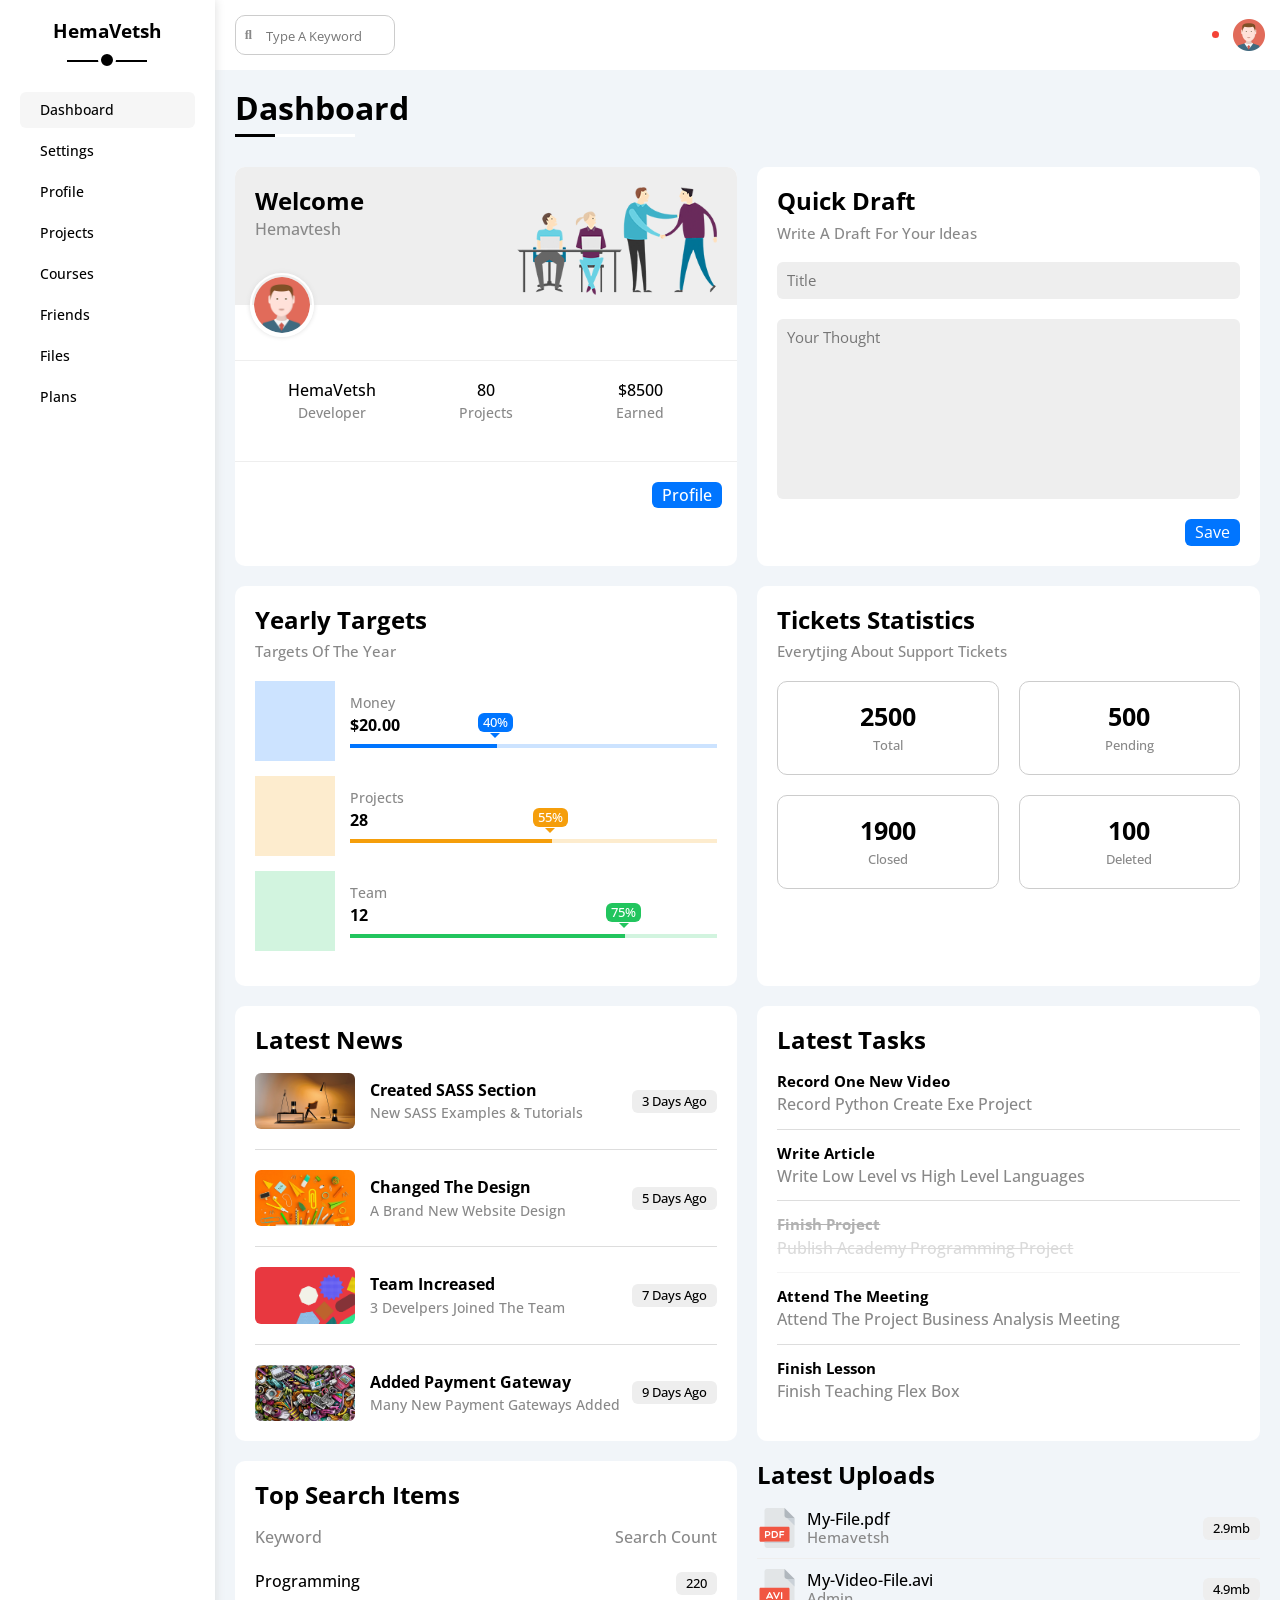
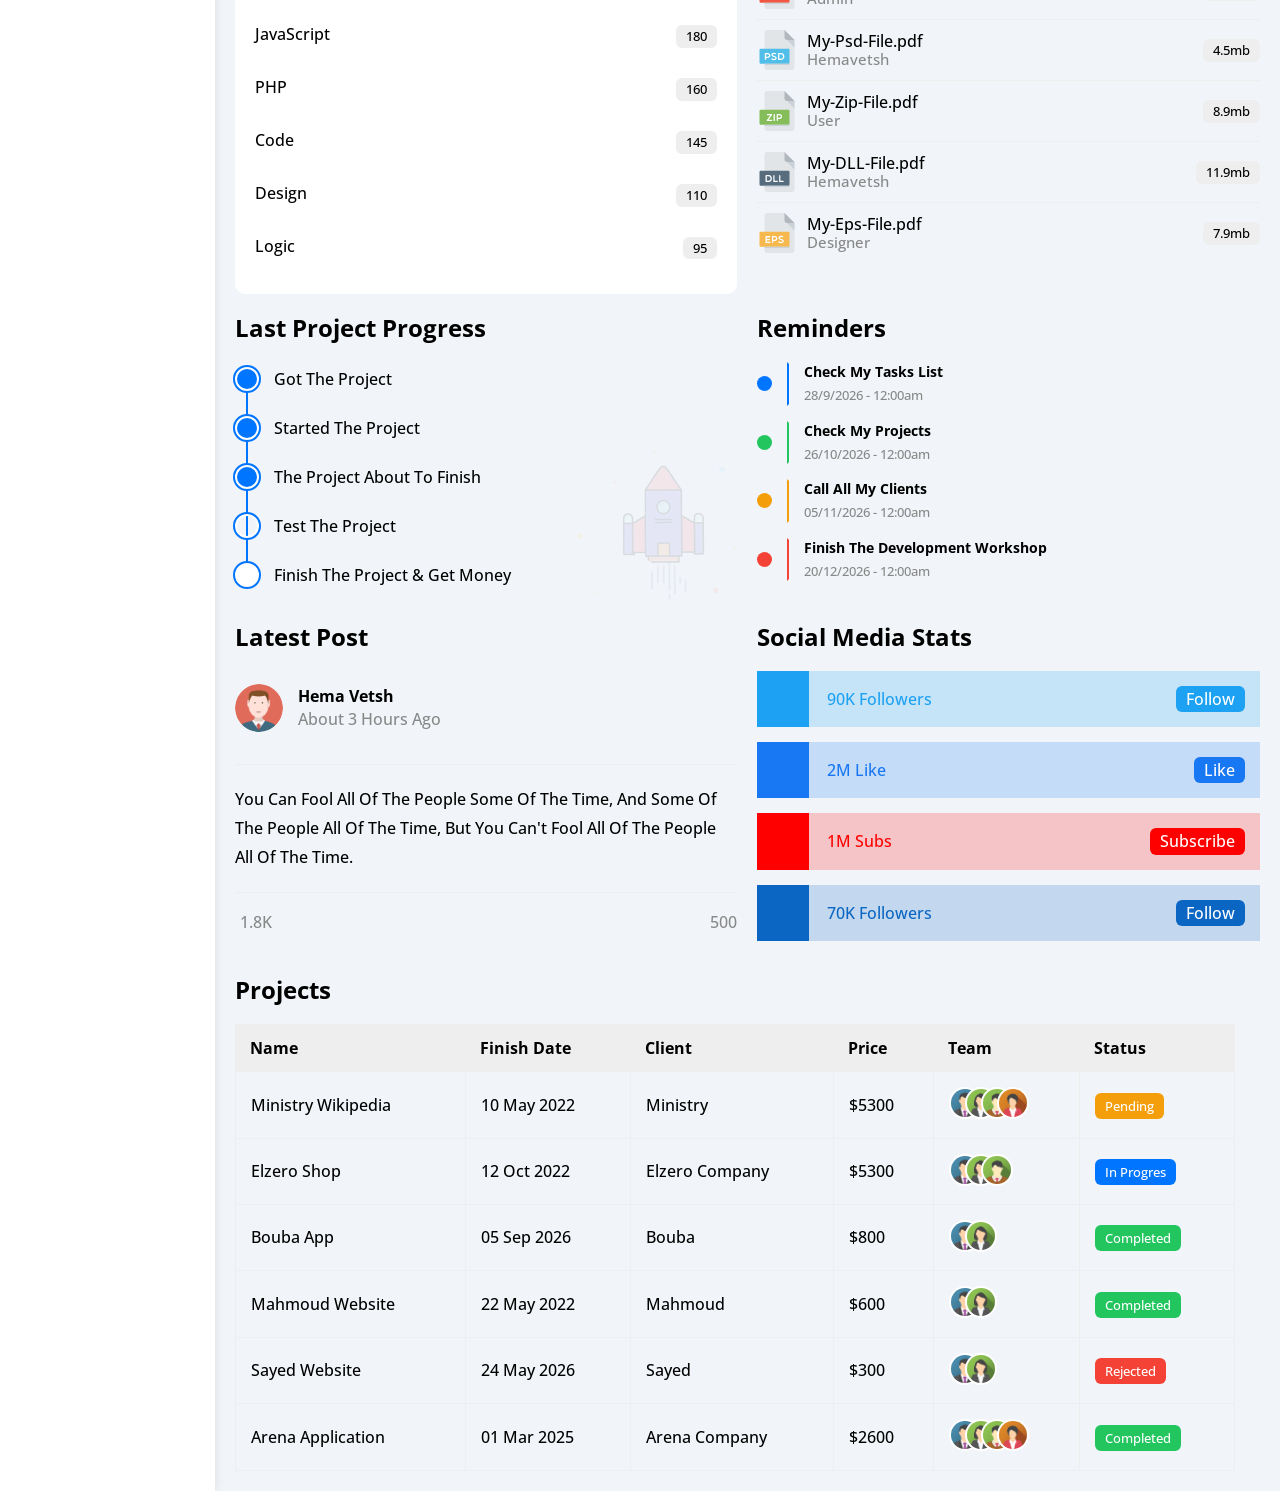
==== commit 0ea977af: "Okay, after finalizing profile page, i had to move to the next page, projects-page. In addition, i f" ====
--- a/index.html
+++ b/index.html
@@ -41,31 +41,31 @@
             </a>
           </li>
           <li>
-            <a class="d-flex align-c c-black fs-14 rad-6 p-10" href="index.html">
+            <a class="d-flex align-c c-black fs-14 rad-6 p-10" href="projects.html">
               <i class="fa-solid fa-diagram-project fa-fw"></i>
               <span>Projects</span>
             </a>
           </li>
           <li>
-            <a class="d-flex align-c c-black fs-14 rad-6 p-10" href="index.html">
+            <a class="d-flex align-c c-black fs-14 rad-6 p-10" href="courses.html">
               <i class="fa-solid fa-graduation-cap fa-fw"></i>
               <span>Courses</span>
             </a>
           </li>
           <li>
-            <a class="d-flex align-c c-black fs-14 rad-6 p-10" href="index.html">
+            <a class="d-flex align-c c-black fs-14 rad-6 p-10" href="friends.html">
               <i class="fa-regular fa-circle-user fa-fw"></i>
               <span>Friends</span>
             </a>
           </li>
           <li>
-            <a class="d-flex align-c c-black fs-14 rad-6 p-10" href="index.html">
+            <a class="d-flex align-c c-black fs-14 rad-6 p-10" href="files.html">
               <i class="fa-regular fa-file fa-fw"></i>
               <span>Files</span>
             </a>
           </li>
           <li>
-            <a class="d-flex align-c c-black fs-14 rad-6 p-10" href="index.html">
+            <a class="d-flex align-c c-black fs-14 rad-6 p-10" href="plans.html">
               <i class="fa-regular fa-calendar-check fa-fw"></i>
               <span>Plans</span>
             </a>
--- a/css/framework.css
+++ b/css/framework.css
@@ -118,6 +118,12 @@
 .mt-5 {
   margin-top: 5px;
 }
+.mt-10 {
+  margin-top: 10px;
+}
+.mt-15 {
+  margin-top: 15px;
+}
 .mt-20 {
   margin-top: 20px;
 }
--- a/css/master.css
+++ b/css/master.css
@@ -13,6 +13,7 @@
 }
 body {
   font-family: "Open Sans", sans-serif;
+  font-weight: 500;
   margin: 0;
   padding: 0;
 }
@@ -776,6 +777,180 @@
   color: var(--blue-color);
 }
 /* End Settings Page */
+/* Start Profile Page */
+/* Overview */
+@media (max-width: 767px) {
+  .profile-page .overview {
+    flex-direction: column;
+  }
+}
+.overview .avatar-box {
+  width: 300px;
+}
+@media (min-width: 768px) {
+  .overview .avatar-box {
+    border-right: 1px solid #eee;
+  }
+}
+.overview .avatar-box img {
+  width: 120px;
+  height: 120px;
+}
+.overview .avatar-box .level {
+  width: 70%;
+  height: 4px;
+  margin: auto;
+}
+.overview .avatar-box .level span {
+  position: absolute;
+  left: 0;
+  top: 0;
+  height: 100%;
+}
+.overview .avatar-box img {
+
+}
+.overview .info-box {
+  flex: 1;
+}
+.overview .info-box .box {
+  flex-wrap: wrap;
+  border-bottom: 1px solid #eee;
+  transition: 0.3s;
+}
+.overview .info-box .box > div {
+  margin-top: 10px;
+}
+@media (min-width: 768px) {
+  .overview .info-box .box > div {
+    min-width: 300px;
+  }
+}
+@media (max-width: 767px) {
+  .overview .info-box .box > div {
+    width: 100%;
+  }
+}
+.overview .info-box .toggle-switch {
+  height: 20px;
+}
+.overview .info-box .toggle-switch::before {
+  height: 14px;
+  width: 14px;
+  top: 3px;
+  left: 4px;
+  font-size: 8px;
+}
+.overview .info-box .toggle-checkbox:checked + .toggle-switch::before {
+  left: 60px;
+}
+.other-data .skills {
+  flex-grow: 1;
+}
+.other-data .skills ul li:not(:last-child) {
+  border-bottom: 1px solid #eee;
+}
+.other-data > div {
+  margin-top: 20px;
+}
+.other-data .skills ul li span {
+  display: inline-flex;
+  background-color: #eee;
+  font-size: 15px;
+}
+@media (min-width: 768px) and (max-width: 991px) {
+  .other-data .skills ul li span {
+    margin-top: 5px
+  }
+}
+.other-data .skills ul li span:not(:last-child) {
+  margin-right: 5px;
+}
+.other-data .activities {
+  flex-grow: 2;
+}
+.other-data .activity:not(:last-child) {
+  border-bottom: 1px solid #eee;
+}
+.other-data .activity img {
+  width: 64px;
+  height: 64px;
+  margin-bottom: 10px;
+}
+@media (min-width: 768px) {
+  .other-data .activity img {
+    margin-right: 10px;
+    margin-bottom: 0;
+  }
+}
+@media (max-width: 767px) {
+  .other-data .activity .info {
+    margin: 20px 0;
+  } 
+}
+@media (min-width: 768px) {
+  .other-data .activity .date {
+    margin-left: auto;
+    text-align: right;
+  } 
+}
+/* End Profile Page */
+/* Start Projects Page */
+.projects-page {
+  grid-template-columns: repeat(auto-fill, minmax(500px, 1fr));
+}
+@media (max-width: 767px) {
+  .projects-page {
+    grid-template-columns: minmax(200px, 1fr)
+  }
+}
+.projects-page .project > .date {
+  top: 20px;
+  right: 20px;
+}
+.projects-page .project .team {
+  min-height: 80px;
+}
+.projects-page .project .team a {
+  position: absolute;
+  left: 0;
+  bottom: 0;
+}
+.projects-page .project .team a:hover {
+  z-index: 100;
+  transition: var(--main-transition);
+}
+.projects-page .team a:nth-child(2) {
+  left: 25px
+}
+.projects-page .team a:nth-child(3) {
+  left: 50px;
+}
+.projects-page .team a:nth-child(4) {
+  left: 75px;
+}
+.projects-page .team a:nth-child(5) {
+  left: 100px;
+}
+.projects-page .team img {
+  width: 40px;
+  height: 40px;
+  border-radius: 50%;
+  border: 2px solid white;
+}
+.projects-page .do {
+  justify-content: flex-end;
+  border-top: 1px solid #eee;
+  border-bottom: 1px solid #eee;
+}
+.projects-page .do span:not(:last-child) {
+  margin-right: 5px;
+}
+.projects-page .info .prog {
+  height: 8px;
+  width: 260px;
+}
+/* End Projects Page */
 /* Animation */
 @keyframes filling {
   0%, 
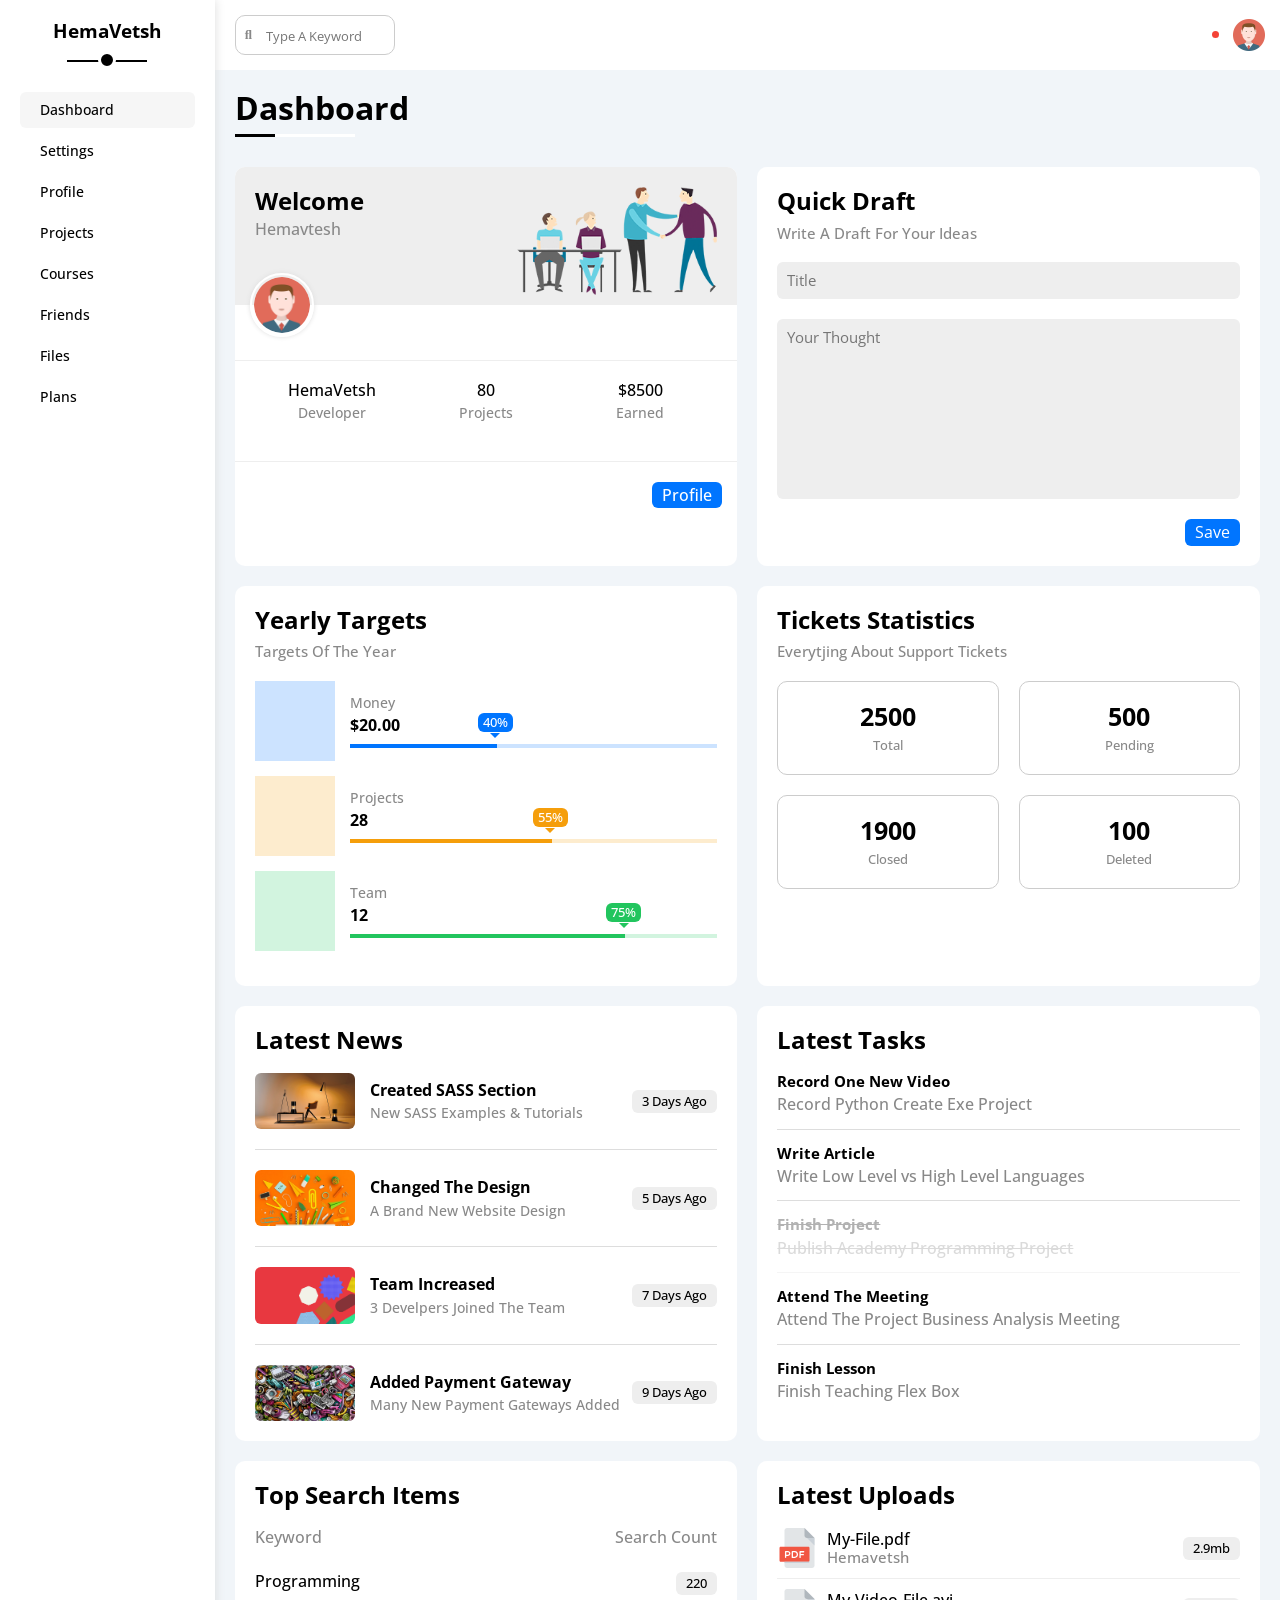
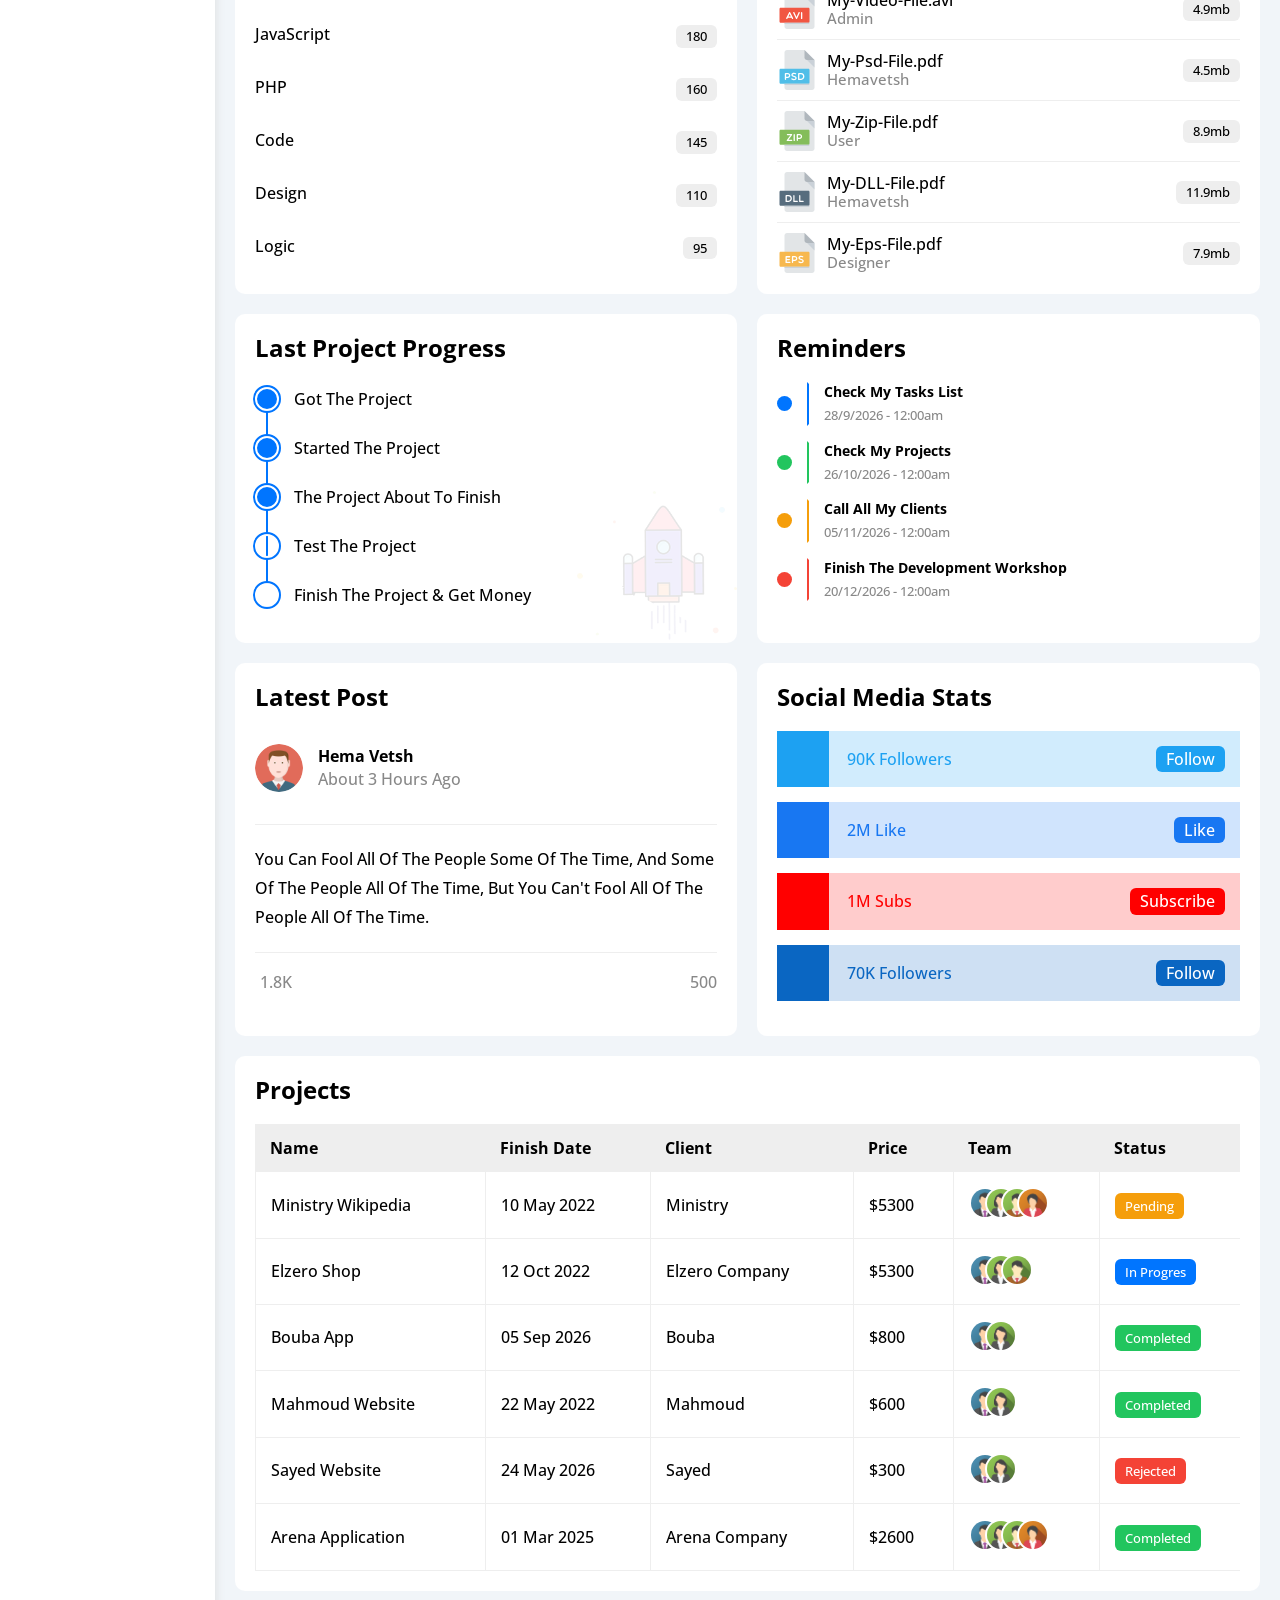
==== commit 73bc6cfc: "okay, now i will start on files page, where i want to display in it two containers: one for the down" ====
--- a/index.html
+++ b/index.html
@@ -117,7 +117,7 @@
             </form>
           </div>
           <!-- Yearly Targets -->
-          <div class="yearly-targets bg-white rad-10 p-20">
+          <div class="yearly-targets section-format">
             <h2 class="mt-0 mb-10">Yearly Targets</h2>
             <p class="mt-0 mb-20 c-grey fs-15">Targets Of The Year</p>
             <div class="targer-row d-flex align-c blue">
@@ -168,22 +168,22 @@
             <h2 class="mt-0 mb-10">Tickets Statistics</h2>
             <p class="mt-0 mb-20 c-grey fs-15">Everytjing About Support Tickets</p>
             <div class="d-flex f-wrap gap-20 txt-c">
-              <div class="box bg-white rad-10 p-20">
+              <div class="box section-format">
                 <i class="fa-solid fa-list-ul fa-2x mb-10 c-orange"></i>
                 <span class="d-block fs-25 fw-bold c-black mb-5 ">2500</span>
                 <span class="fs-13 c-grey">Total</span>
               </div>
-              <div class="box bg-white rad-10 p-20">
+              <div class="box section-format">
                 <i class="fa-solid fa-spinner fa-2x mb-10 c-blue"></i>
                 <span class="d-block fs-25 fw-bold c-black mb-5 ">500</span>
                 <span class="fs-13 c-grey">Pending</span>
               </div>
-              <div class="box bg-white rad-10 p-20">
+              <div class="box section-format">
                 <i class="fa-regular fa-circle-check fa-2x mb-10 c-green"></i>
                 <span class="d-block fs-25 fw-bold c-black mb-5 ">1900</span>
                 <span class="fs-13 c-grey">Closed</span>
               </div>
-              <div class="box bg-white rad-10 p-20">
+              <div class="box section-format">
                 <i class="fa-solid fa-square-xmark fa-2x mb-10 c-red"></i>
                 <span class="d-block fs-25 fw-bold c-black mb-5 ">100</span>
                 <span class="fs-13 c-grey">Deleted</span>
@@ -227,7 +227,7 @@
             </div>
           </div>
           <!-- Latest Tasks -->
-          <div class="latest-tasks bg-white rad-10 p-20">
+          <div class="latest-tasks section-format">
             <h2 class="mt-0 mb-20">Latest Tasks</h2>
             <div class="task-row d-flex align-c pb-15 mb-15">
               <div class="info flex-1">
@@ -266,7 +266,7 @@
             </div>
           </div>
           <!-- Search Items -->
-          <div class="search-items bg-white rad-10 p-20">
+          <div class="search-items section-format">
             <h2 class="mt-0 mb-20">Top Search Items</h2>
             <div class="head-items d-flex space-between c-grey mb-10">
               <span>Keyword</span>
@@ -298,7 +298,7 @@
             </div>
           </div>
           <!-- Latest Uploads -->
-          <div class="latest-uploads dashboard-section-format">
+          <div class="latest-uploads section-format">
             <h2 class="mt-0 mb-20">Latest Uploads</h2>
             <ul class="m-0">
               <li class="between-flex mb-10 pb-10">
@@ -376,7 +376,7 @@
             </ul>
           </div>
           <!-- Project Progress -->
-          <div class="project-progress dashboard-section-format p-relative">
+          <div class="project-progress section-format p-relative">
             <h2 class="mt-0 mb-20">Last Project Progress</h2>
             <ul>
               <li class="d-flex align-c done">Got The Project</li>
@@ -388,7 +388,7 @@
             <img class="launch-icon p-absolute hide-mobile" src="imgs/project.png" alt="">
           </div>
           <!-- Reminders -->
-          <div class="reminders dashboard-section-format ">
+          <div class="reminders section-format ">
             <h2 class="mt-0 mb-20">Reminders</h2>
             <ul class="m-0">
               <li class="d-flex align-c mt-15">
@@ -422,7 +422,7 @@
             </ul>
           </div>
           <!-- Latest Post -->
-          <div class="latest-post dashboard-section-format">
+          <div class="latest-post section-format">
             <h2 class="mt-0 mb-20">Latest Post</h2>
             <div class="top d-flex align-c">
               <img class="rad-half mr-15" src="imgs/avatar.png" alt="">
@@ -446,7 +446,7 @@
             </div>
           </div>
           <!-- Start Social Media -->
-          <div class="social-media dashboard-section-format">
+          <div class="social-media section-format">
             <h2 class="mt-0 mb-20">Social Media Stats</h2>
             <div class="box twitter between-flex p-15 p-relative">
               <i class="fa-brands fa-twitter h-full c-white ideal-flex"></i>
@@ -472,7 +472,7 @@
         </div>
         <!-- End Wrapper body-->
         <!-- Project Table -->
-        <div class="project-table dashboard-section-format">
+        <div class="project-table section-format">
           <h2 class="mt-0 mb-20">Projects</h2>
           <div class="responsive-table">
             <table>
--- a/css/framework.css
+++ b/css/framework.css
@@ -164,6 +164,9 @@
 .bg-blue {
   background-color: var(--blue-color);
 }
+.bg-alt-blue {
+  background-color: var(--blue-alt-color);
+}
 .bg-orange {
   background-color: var(--orange-color);
 }
@@ -243,6 +246,9 @@
 }
 .b-ccc {
   border: 1px solid #ccc;
+}
+.b-eee {
+  border: 1px solid #eee;
 }
 @media (max-width: 767px) {
   .txt-c-mobile {
--- a/css/master.css
+++ b/css/master.css
@@ -899,14 +899,18 @@
 .projects-page {
   grid-template-columns: repeat(auto-fill, minmax(500px, 1fr));
 }
+
 @media (max-width: 767px) {
   .projects-page {
-    grid-template-columns: minmax(200px, 1fr)
+    grid-template-columns: minmax(200px, 1fr);
+    gap: 10px;
+    margin-left: -10px;
+    margin-right: -10px;
   }
 }
 .projects-page .project > .date {
-  top: 20px;
-  right: 20px;
+  top: 10px;
+  right: 10px;
 }
 .projects-page .project .team {
   min-height: 80px;
@@ -943,14 +947,166 @@
   border-top: 1px solid #eee;
   border-bottom: 1px solid #eee;
 }
+.projects-page .do span {
+  width: fit-content;
+}
+@media (max-width: 767px) {
+  .projects-page .do {
+    justify-content: flex-start;
+    flex-direction: column;
+    gap: 10px
+  }
+  .projects-page .do span {
+    margin: 0;
+  }
+}
 .projects-page .do span:not(:last-child) {
   margin-right: 5px;
+}
+@media (max-width: 767px) {
+  .projects-page .info {
+    flex-direction: column;
+    gap: 10px
+  }
+  .projects-page .info .prog {
+    max-width: 100%;
+  }
 }
 .projects-page .info .prog {
   height: 8px;
   width: 260px;
 }
 /* End Projects Page */
+/* Start Courses Page */
+.courses-page {
+  grid-template-columns: repeat(auto-fill, minmax(300px, 1fr));
+}
+@media (max-width: 767px) {
+  .courses-page {
+    grid-template-columns: minmax(200px, 1fr);
+    gap: 10px;
+    margin-left: -10px;
+    margin-right: -10px;
+  }
+}
+.courses-page .course {
+  overflow: hidden;
+}
+.courses-page .course::before {
+  content: '';
+  position: absolute;
+  width: 100%;
+  height: 1px;
+  background-color: white;
+  top: 49px;
+}
+.courses-page .course::after {
+  content: '';
+  position: absolute;
+  width: 100%;
+  height: 1px;
+  background-color: white;
+  top: calc(49px + 4px);
+}
+/* .courses-page .course:nth-child(2)::before, 
+.courses-page .course:nth-child(2)::after {
+  background-color: var(--grey-color);
+}
+.courses-page .course:nth-child(3)::before, 
+.courses-page .course:nth-child(3)::after {
+  background-color: var(--orange-color);
+} */
+.courses-page .course .cover {
+  max-width: 100%;
+  border-radius: 10px 10px 0 0 ;
+}
+.courses-page .course .instructor {
+  width: 64px;
+  height: 64px;
+  border-radius: 50%;
+  border: 2px solid white;
+  top: 20px;
+  left: 20px;
+  z-index: 1;
+}
+.courses-page .course > div p {
+  text-transform: capitalize;
+  line-height: 1.6;
+}
+.courses-page .course .info {
+  border-top: 1px solid #eee;
+}
+.courses-page .course .info .title {
+  left: 50%;
+  transform: translateX(-50%);
+  font-size: 13px;
+  top: -11px;
+  height: 23px;
+}
+/* End Courses Page */
+/* Start Friends Page */
+.friends-page {
+  grid-template-columns: repeat(auto-fill, minmax(250px, 1fr));
+}
+@media (max-width: 767px) {
+  .friends-page {
+    grid-template-columns: minmax(200px, 1fr);
+    gap: 10px;
+    margin-left: -10px;
+    margin-right: -10px;
+  }
+}
+.friends-page .friend .contact {
+  top: 10px;
+  left: 10px;
+}
+.friends-page .friend .contact i {
+  width: 30px;
+  height: 30px;
+  display: inline-flex;
+  justify-content: center;
+  align-items: center;
+  background-color: #eee;
+  padding: 10px;
+  border-radius: 50%;
+  color: #666;
+  font-size: 13px;
+  cursor: pointer;
+  transition: 0.3s;
+}
+.friends-page .friend .contact i:hover {
+  background-color: var(--blue-color);
+  color: white;
+}
+.friends-page .friend img {
+  width: 100px;
+  height: 100px;
+}
+.friends-page .friend ul.info {
+  border-top: 1px solid #eee;
+  border-bottom: 1px solid #eee;
+}
+.friends-page .friend ul.info > span {
+  font-size: 40px;
+  font-weight: bold;
+  position: absolute;
+  top: 50%;
+  transform: translateY(-50%);
+  right: 0;
+  color: var(--orange-color);
+  opacity: 0.2;
+}
+.friends-page .friend .info li:not(:last-child) {
+  margin-bottom: 10px;
+}
+.friends-page .friend .join {
+  padding-top: 10px;
+}
+.friends-page .friend .buttons {
+  display: flex;
+  gap: 5px;
+}
+/* End Friends Page */
 /* Animation */
 @keyframes filling {
   0%, 
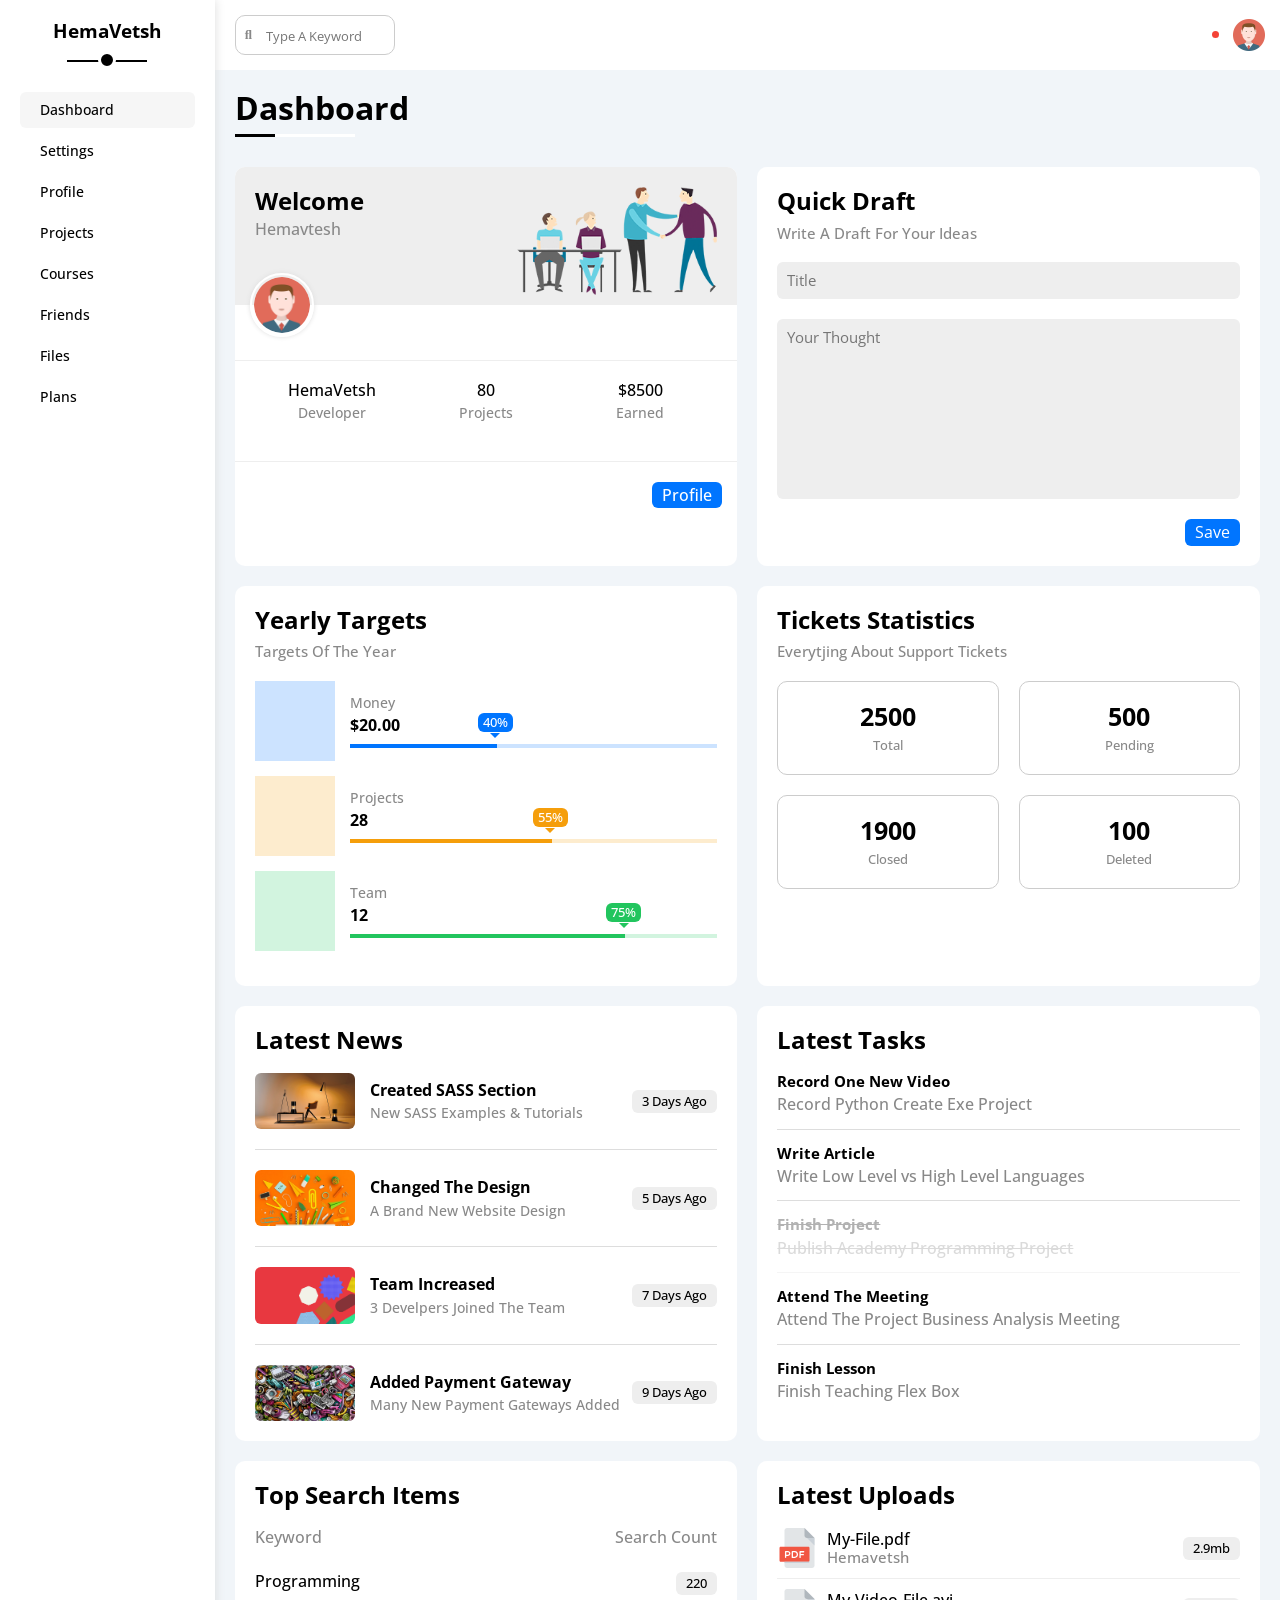
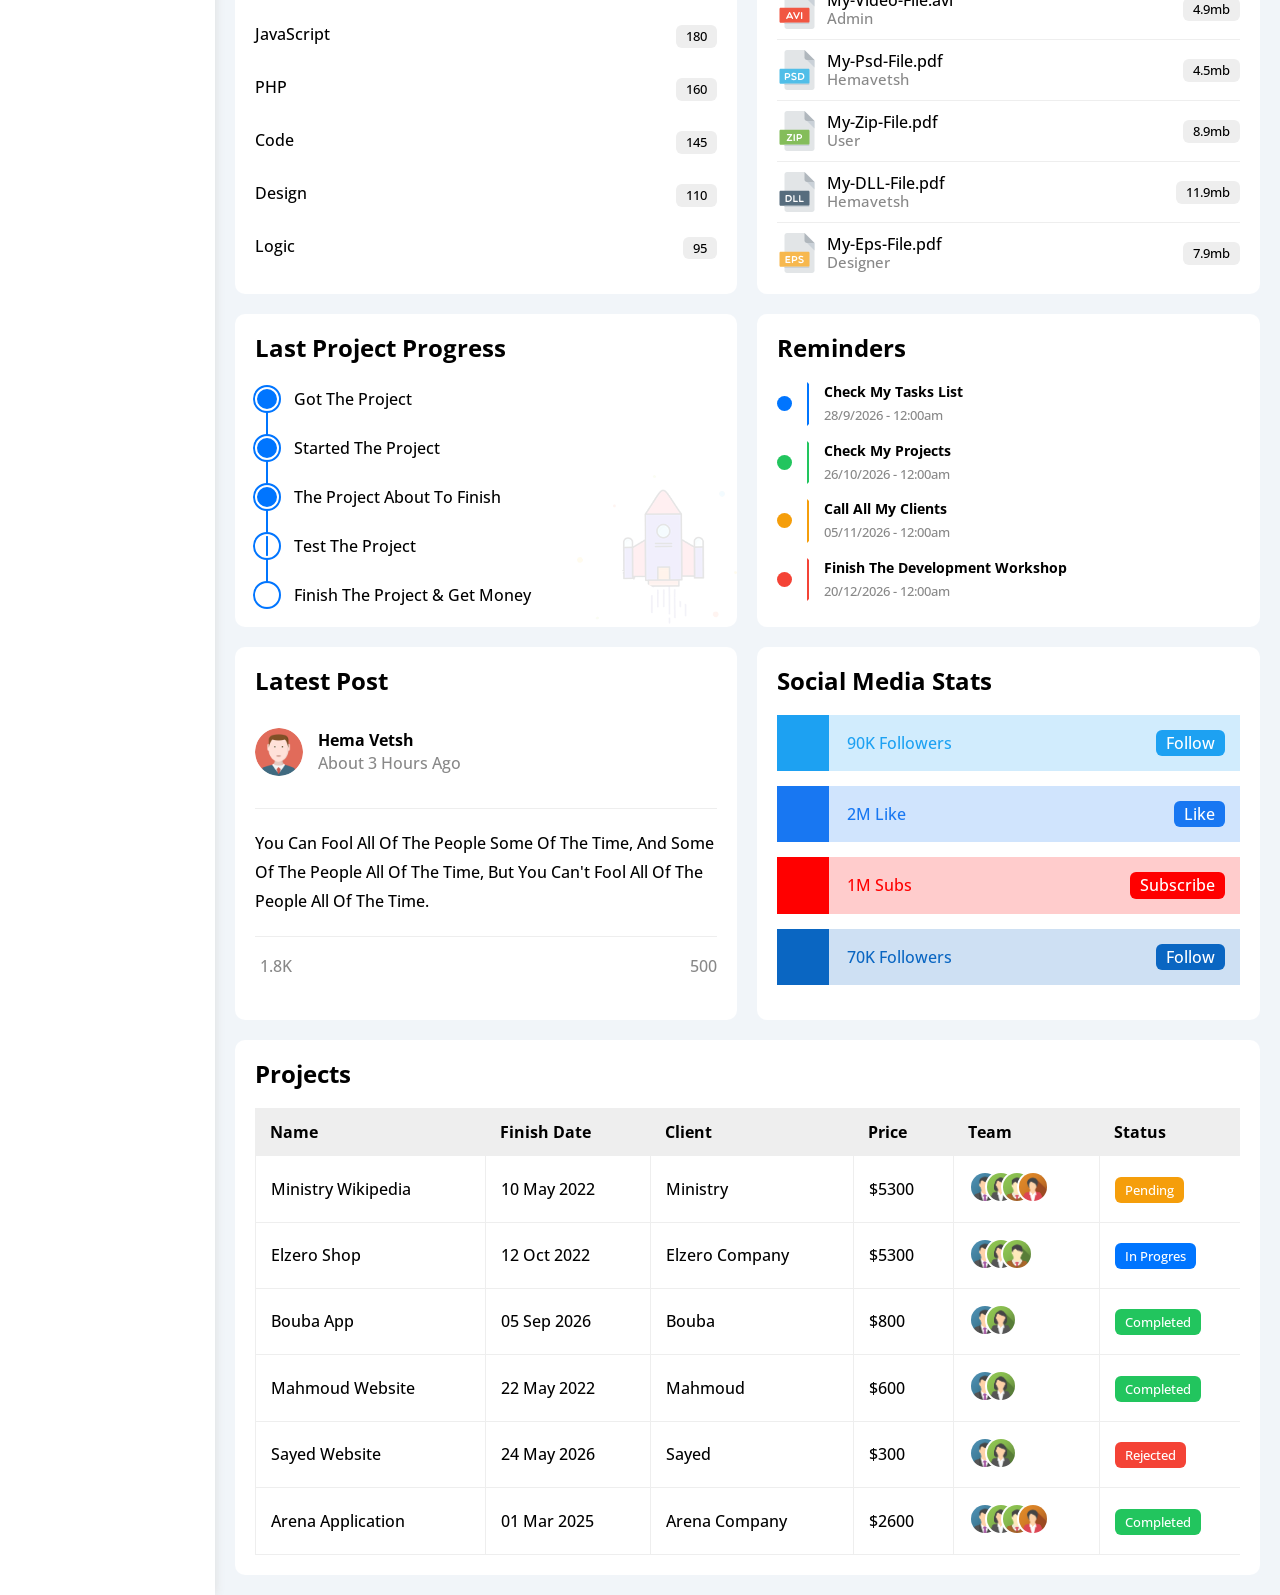
==== commit cbe0de00: "I used AI help me in finding the most appropriate places in the project to add animation. Then i sea" ====
--- a/index.html
+++ b/index.html
@@ -80,7 +80,7 @@
           </div>
           <div class="icons d-flex align-c">
             <span class="notification p-relative">
-              <i class="fa-regular fa-bell fa-lg"></i>
+              <i class="fa-regular fa-bell fa-xl bell fa-lg"></i>
             </span>
             <img src="imgs/avatar.png" alt="">
           </div>
--- a/css/framework.css
+++ b/css/framework.css
@@ -85,6 +85,9 @@
 .p-20 {
   padding: 20px;
 }
+.pt-10 {
+  padding-top: 10px;
+}
 .pt-15 {
   padding-top: 15px;
 }
@@ -105,6 +108,10 @@
 }
 .pl-15 {
   padding-left: 15px;
+}
+.m-auto {
+  margin-left: auto;
+  margin-right: auto;
 }
 .m-0 {
   margin: 0
@@ -221,6 +228,9 @@
 }
 .fs-25 {
   font-size: 25px;
+}
+.fs-40 {
+  font-size: 40px;
 }
 .fw-bold {
   font-weight: bold;
@@ -283,4 +293,10 @@
   background-color: white;
   padding: 20px;
 }
+.files-section-format {
+  border-radius: 10px;
+  background-color: white;
+  padding: 10px;
+}
 
+
--- a/css/master.css
+++ b/css/master.css
@@ -26,6 +26,7 @@
 ul {
   list-style: none;
   padding: 0;
+  margin: 0;
 }
 ::-webkit-scrollbar {
   width: 15px;
@@ -1107,6 +1108,131 @@
   gap: 5px;
 }
 /* End Friends Page */
+/* Start Files Page */
+.files-page {
+  flex-direction: row-reverse;
+  align-items: flex-start;
+}
+@media (max-width: 767px) {
+  .files-page {
+    flex-direction: column;
+    align-items: normal;
+  }
+}
+.files-page .files-stats {
+  min-width: 260px;
+  position:sticky;
+  top: 0;
+}
+.files-page .files-stats .box {
+  margin-bottom: 10px;
+}
+.files-stats .box i {
+  width: 40px;
+  height: 40px;
+}
+.files-stats .box i.blue {
+  background-color: rgb(0 117 255 / 20%);
+}
+.files-stats .box i.green {
+  background-color: rgb(34 197 94 / 20%);
+}
+.files-stats .box i.red {
+background-color: rgb(244 67 54 / 20%);
+}
+.files-stats .box i.orange {
+  background-color: rgb(245 158 11 / 20%);
+}
+.files-stats .box .size {
+  margin-left: auto;
+}
+.files-stats a {
+  margin: 15px auto 0;
+  padding: 10px 15px;
+  transition: var(--main-transition);
+}
+.files-stats a:hover {
+  background-color: var(--blue-alt-color);
+}
+.files-stats a:hover i {
+  animation: go-up 0.8s infinite;
+}
+.files-page .files-content {
+  flex: 1;
+  grid-template-columns: repeat(auto-fill, minmax(200px, 1fr));
+}
+@media (max-width: 767px) {
+  .files-page .files-content {
+    grid-template-columns: minmax(200px, 1fr);
+  }
+}
+.files-content .file .icon img {
+  width: 64px;
+  height: 64px;
+  transition: 0.3s;
+}
+.files-content .file:hover img {
+  transform: rotate(-5deg);
+}
+.files-content .file .info {
+  border-top: 1px solid #eee;
+}
+/* End Files Page */
+/* Start Plans Page */
+.plans-page {
+  grid-template-columns: repeat(auto-fill, minmax(450px, 1fr));
+}
+@media (max-width: 767px) {
+  .plans-page {
+    grid-template-columns: minmax(250px, 1fr);
+    gap: 10px;
+    margin-left: 10px;
+    margin-right: 10px;
+  }
+}
+.plans-page .plan .top {
+  border: 3px solid white;
+  outline: 3px solid transparent;
+}
+.plans-page .plan .top.green {
+  outline-color: var(--green-color);
+}
+.plans-page .plan .top.orange {
+  outline-color: var(--orange-color);
+}
+.plans-page .plan .top.blue {
+  outline-color: var(--blue-color);
+}
+.plans-page .top .price span:last-child {
+  font-size: 40px
+}
+.plans-page .top .price span:first-child {
+  font-size: 25px;
+  top: 0;
+  left: -20px;
+}
+.plans-page ul li {
+  text-transform: capitalize;
+  padding: 15px 0;
+  font-size: 15px;
+}
+.plans-page ul li:not(:last-child) {
+  border-bottom: 1px solid #eee;
+}
+.plans-page ul li i.yes {
+  color: var(--green-color);
+}
+.plans-page ul li i.help {
+  margin-left: auto;
+  color: var(--grey-color);
+}
+.plans-page ul li i:not(.help, .yes) {
+  color: var(--red-color);
+}
+.plans-page .plan .join {
+  padding: 10px 15px;
+}
+/* End Plans Page */
 /* Animation */
 @keyframes filling {
   0%, 
@@ -1124,4 +1250,63 @@
   to {
     left: 100%;
   }
+}
+@keyframes go-up {
+  0%,
+  100% {
+    transform: translateY(0);
+  }
+  50% {
+    transform: translateY(-5px);
+  }
+}
+/* Bell */
+.head .icons .bell {
+  animation: shake 2s ease-in-out infinite;
+  transform-origin: top center;
+}
+.head .icons .notification::before {
+  animation: hopping 2s infinite;
+}
+@keyframes shake {
+  0% { 
+    transform: rotate(0deg);
+  }
+  15% { 
+    transform: rotate(25deg); 
+  }
+  30% { 
+    transform: rotate(-20deg); 
+  }
+  45% { 
+    transform: rotate(15deg); 
+  }
+  60% { 
+    transform: rotate(-10deg); 
+  }
+  75% { 
+    transform: rotate(5deg);
+    }
+  100% { 
+    transform: rotate(0deg); 
+  }
+}
+@keyframes hopping {
+  0%,
+  50%,
+  100% {
+    transform: translateY(0);
+  }
+  20% {
+    transform: translateY(-6px) scale(0.9, 1.1);
+  }
+  30% {
+    transform: translateY(0) scale(1.15, 0.85);
+  }
+  35% {
+    transform: translateY(-2px) scale(1);
+  }
+  50% {
+    transform: translateY(0) scale(1);
+  }
 }
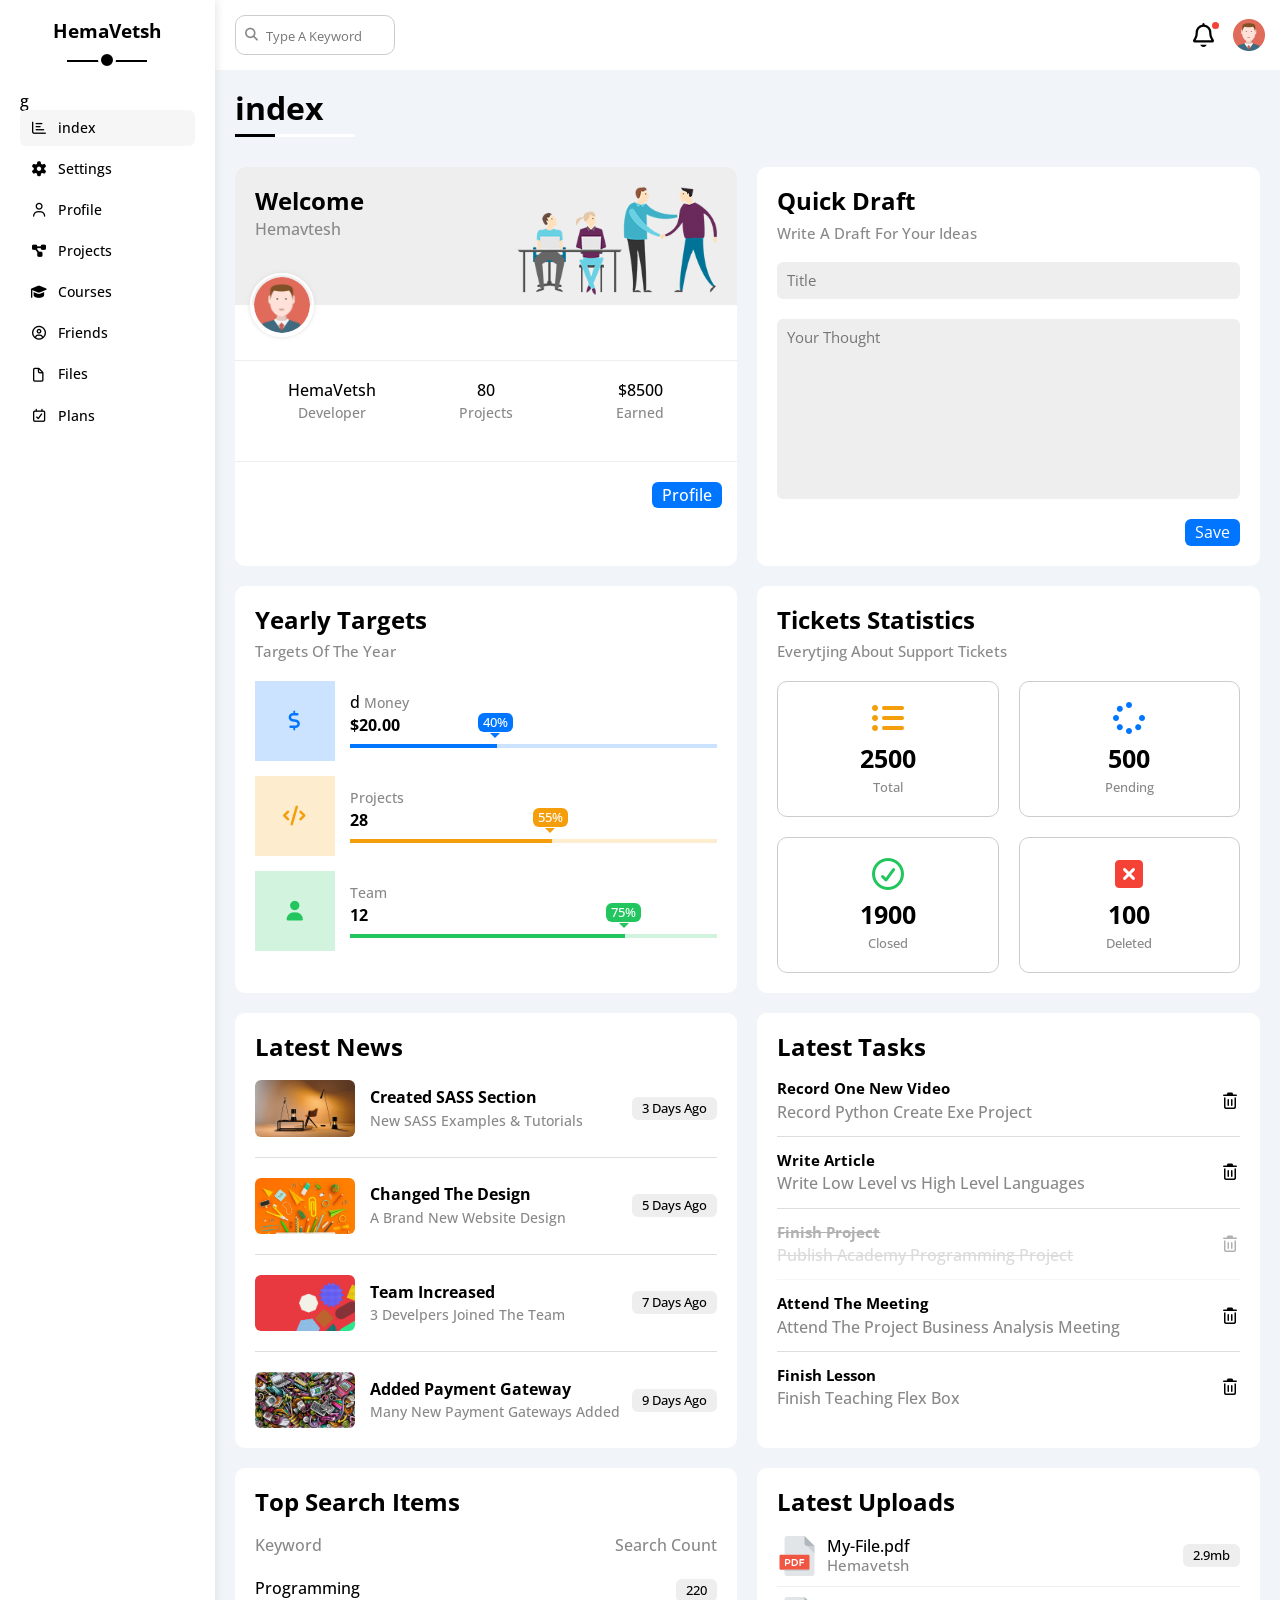
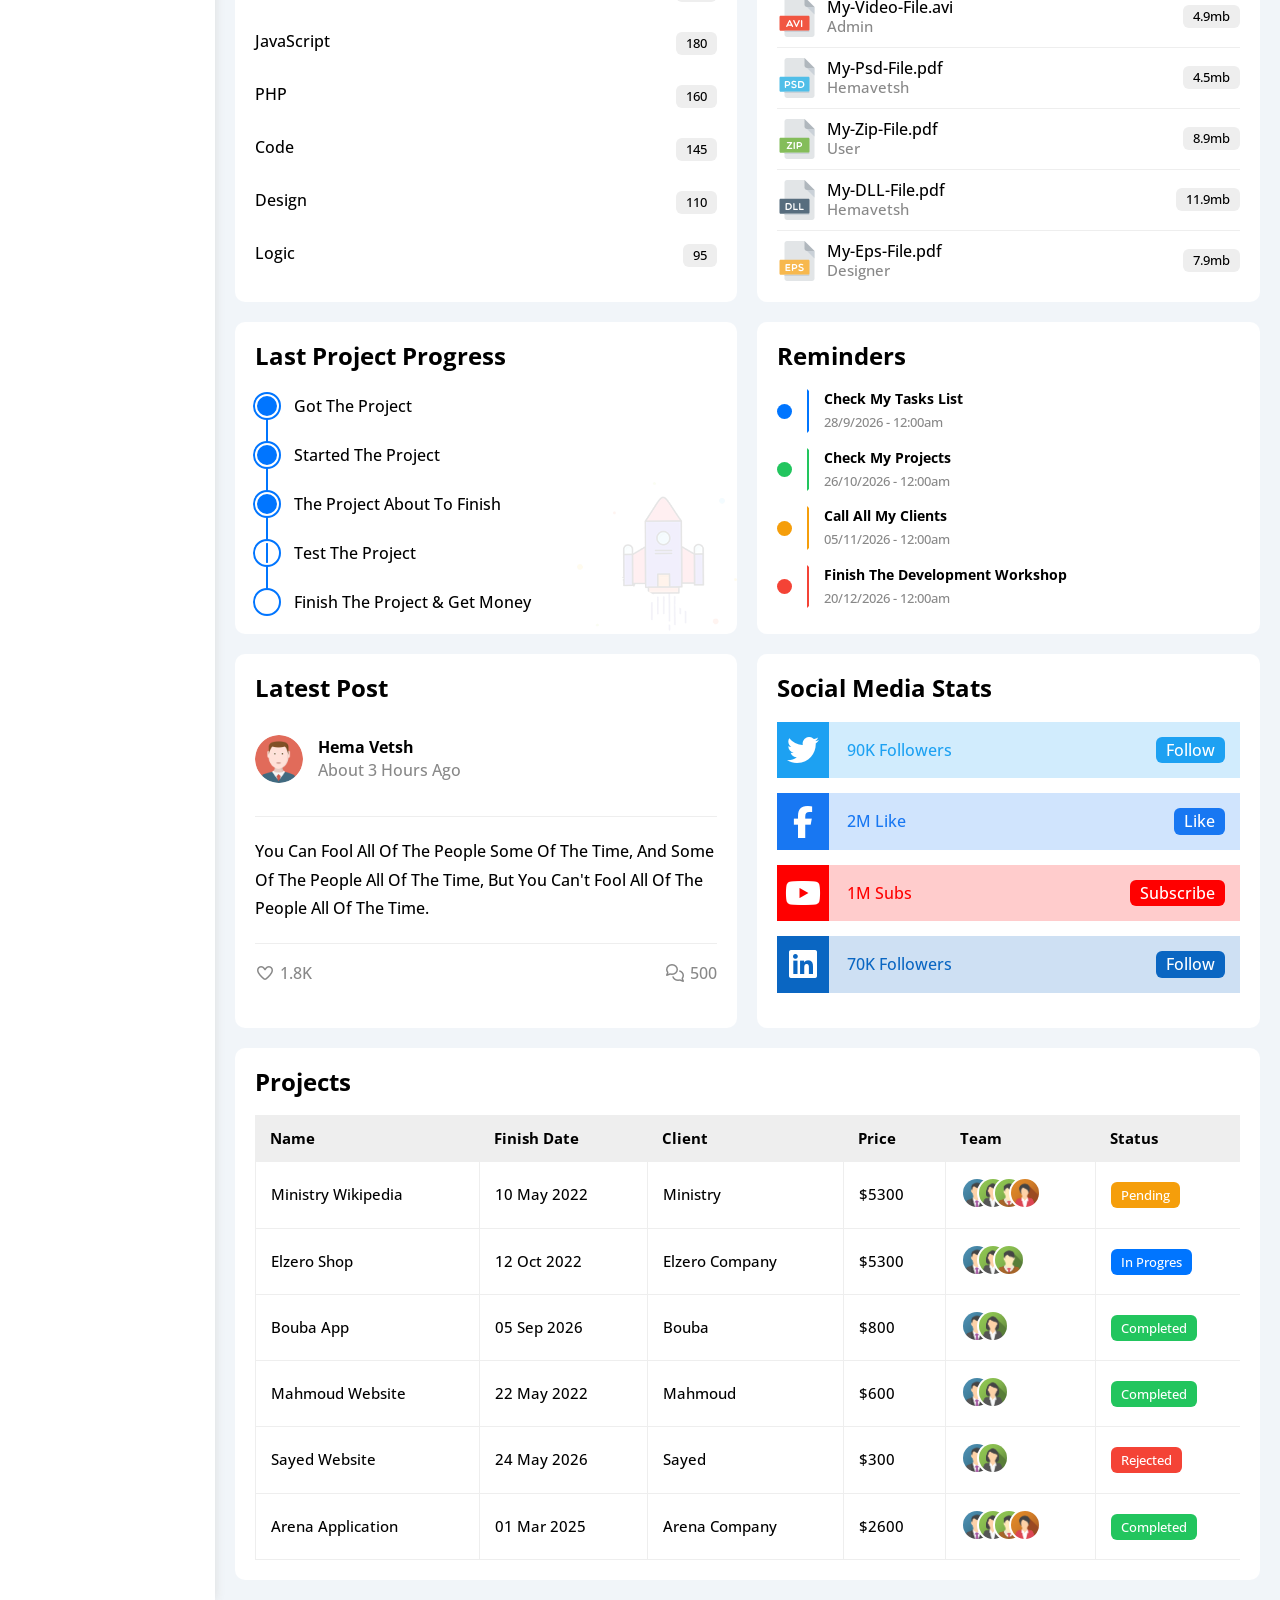
==== commit 0bdc0109: "Fix file names, remove duplicates and update structure" ====
--- a/index.html
+++ b/index.html
@@ -22,15 +22,15 @@
       <div class="nav-bar bg-white p-20 p-relative">
         <h3 class="mt-0 p-relative txt-c">Hema<span>Vetsh</span></h3>
         <ul>
-          <li>
+          <li>g
             <a class="active d-flex align-c c-black fs-14 rad-6 p-10" href="index.html">
               <i class="fa-regular fa-chart-bar fa-fw"></i>
-              <span>Dashboard</span>
+              <span>index</span>
             </a>
           </li>
           <li>
             <a class="d-flex align-c c-black fs-14 rad-6 p-10" href="settings.html">
-              <i class="fa-solid fa-gear fa-fw"></i>
+              <i class="fa-solid fa-gear fa-fw "></i>
               <span>Settings</span>
             </a>
           </li>
@@ -86,7 +86,7 @@
           </div>
         </div>
         <!-- End Head -->
-        <h1 class="p-relative">Dashboard</h1>
+        <h1 class="p-relative">index</h1>
         <!-- Start Wrapper -->
         <div class="wrapper d-grid gap-20">
           <!-- Welocme -->
@@ -124,11 +124,11 @@
               <div class="icon d-flex align-c justify-c ">
                 <i class="fa-solid fa-dollar-sign fa-lg c-blue"></i>
               </div>
-              <div class="details">
+              <div class="details">d
                 <span class="c-grey fs-14">Money</span>
                 <span class=" mt-5 mb-10 d-block fw-bold">$20.00</span>
                 <div class="progress">
-                  <span class="bg-blue d-block" style="width: 40%">
+                  <span class="filling-up bg-blue d-block" style="width: 40%">
                     <span class="bg-blue c-white blue">40%</span>
                   </span>
                 </div>
@@ -142,8 +142,8 @@
                 <span class="c-grey fs-14">Projects</span>
                 <span class=" mt-5 mb-10 d-block fw-bold">28</span>
                 <div class="progress">
-                  <span class="bg-orange d-block" style="width: 55%">
-                    <span class="bg-orange c-white orange">55%</span>
+                  <span class="filling-up bg-orange d-block" style="width: 55%">
+                    <span class="test bg-orange c-white orange">55%</span>
                   </span>
                 </div>
               </div>
@@ -156,7 +156,7 @@
                 <span class="c-grey fs-14">Team</span>
                 <span class=" mt-5 mb-10 d-block fw-bold">12</span>
                 <div class="progress">
-                  <span class="bg-green d-block" style="width: 75%">
+                  <span class="filling-up bg-green d-block" style="width: 75%">
                     <span class="bg-green c-white green">75%</span>
                   </span>
                 </div>
@@ -475,7 +475,7 @@
         <div class="project-table section-format">
           <h2 class="mt-0 mb-20">Projects</h2>
           <div class="responsive-table">
-            <table>
+            <table class="fs-15 w-full">
               <thead>
                 <tr>
                   <th>Name</th>
--- a/css/master.css
+++ b/css/master.css
@@ -79,10 +79,25 @@
 .nav-bar ul li a {
   transition: .3s;
   margin-bottom: 5px;
+  position: relative;
+  overflow: hidden;
+}
+.nav-bar ul li a::before {
+  content: '';
+  position: absolute;
+  height: 3px;
+  width: 100%;
+  left: -100%;
+  bottom: 0;
+  background-color: black;
+  transition: var(--main-transition);
 }
 .nav-bar ul li a.active, 
 .nav-bar ul li a:hover {
   background-color: #f6f6f6
+}
+.nav-bar ul li a:hover::before {
+  left: 0
 }
 .nav-bar ul li a span {
   font-size: 14px;
@@ -215,7 +230,7 @@
   width: 40px;
 }
 /* End Global Components */
-/* Start Dashboard Page */
+/* Start index Page */
 /* Wrapper */
 .wrapper {
   grid-template-columns: repeat(auto-fill, minmax(450px, 1fr));
@@ -579,7 +594,7 @@
   font-size: 13px;
 }
 /* End Content */
-/* End Dashboard Page */
+/* End index Page */
 /* Start Settings Page */
 .settings-page {
   display: grid;
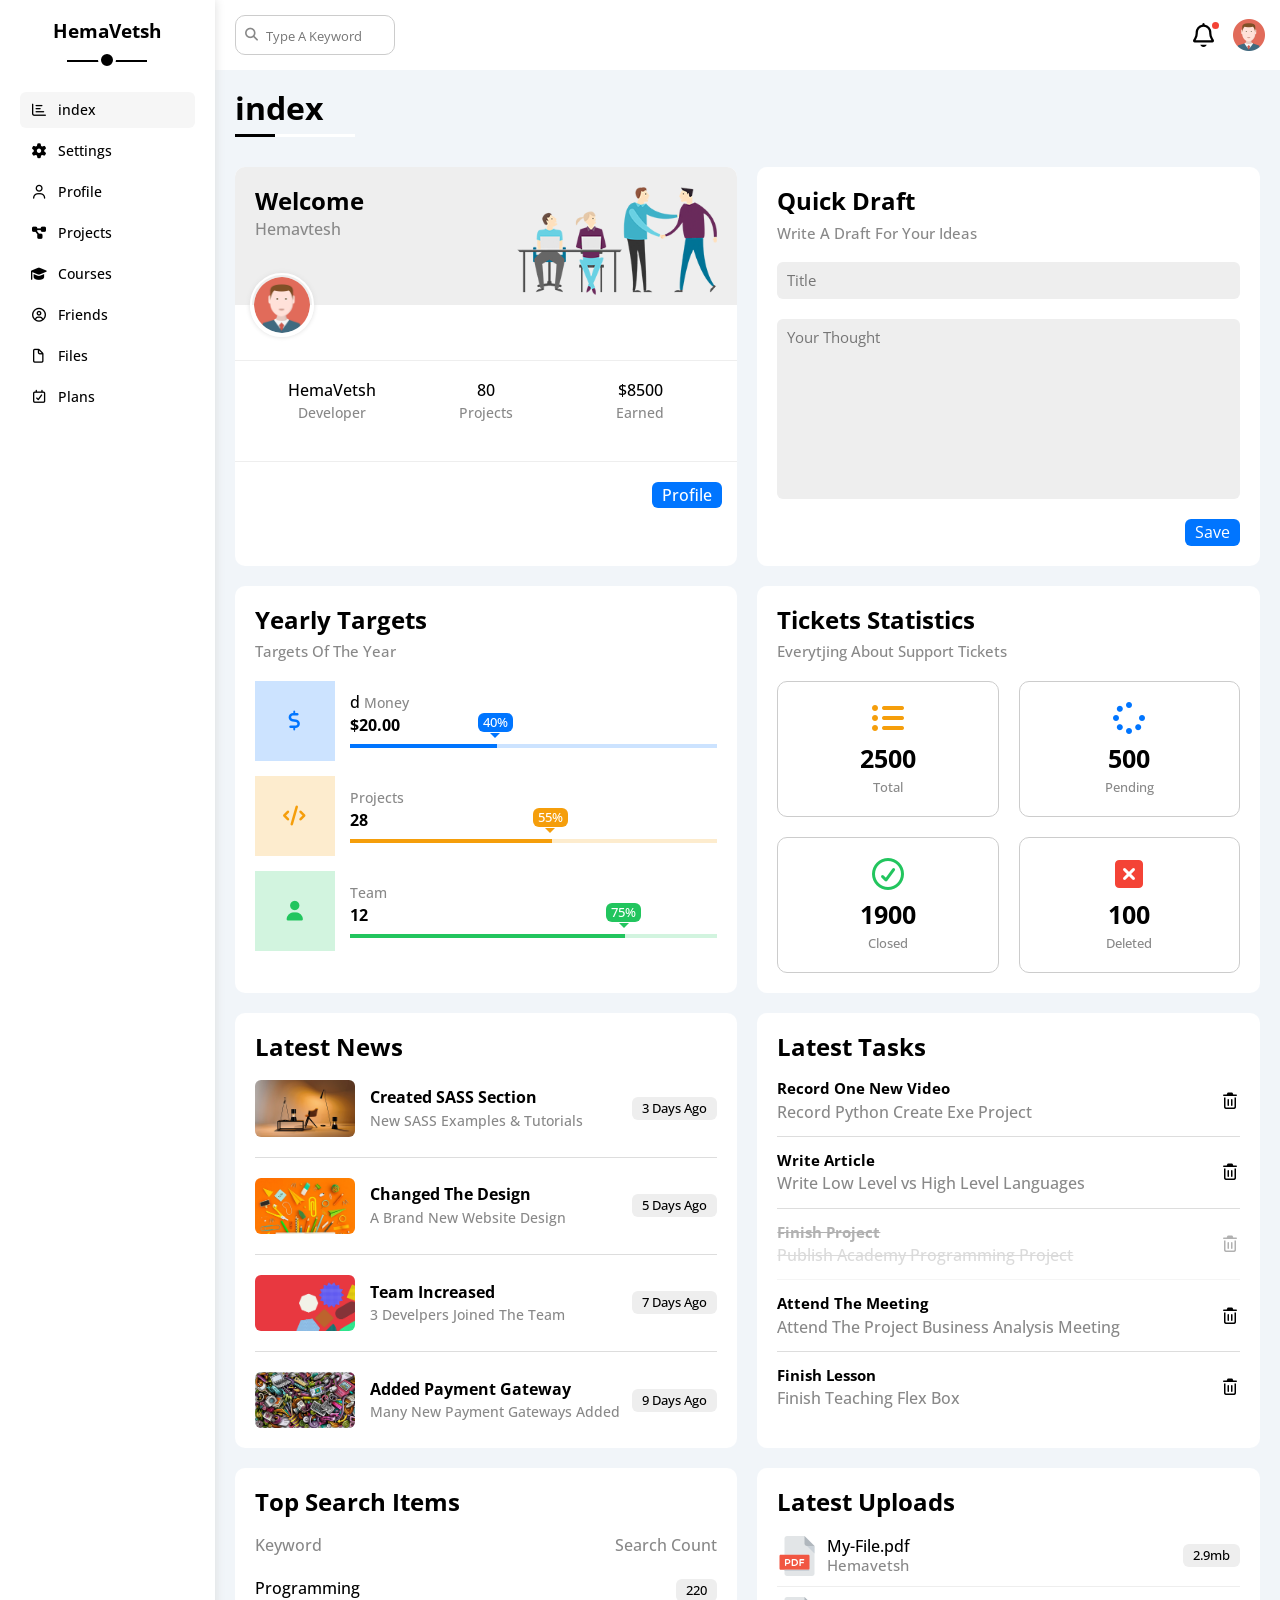
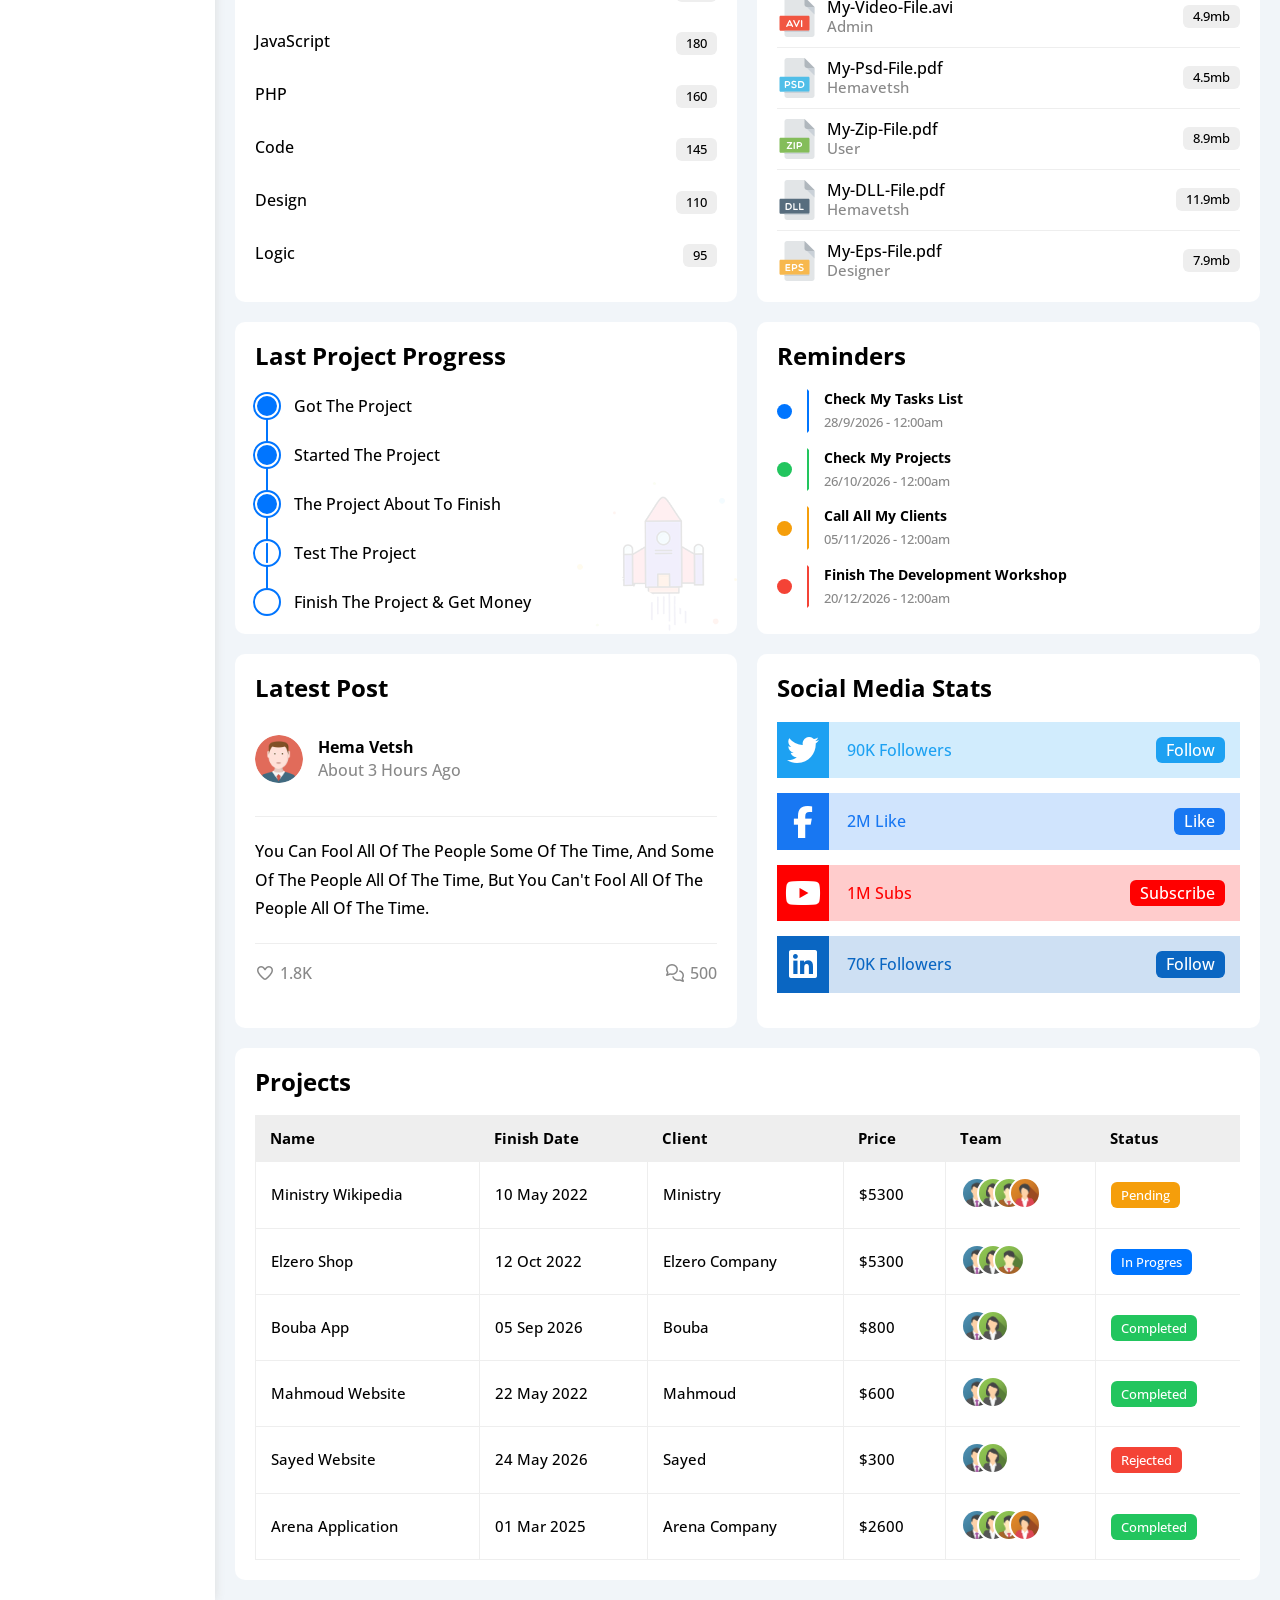
==== commit 8c2ea56f: "Fix HTML structure in index.html" ====
--- a/index.html
+++ b/index.html
@@ -22,7 +22,7 @@
       <div class="nav-bar bg-white p-20 p-relative">
         <h3 class="mt-0 p-relative txt-c">Hema<span>Vetsh</span></h3>
         <ul>
-          <li>g
+          <li>
             <a class="active d-flex align-c c-black fs-14 rad-6 p-10" href="index.html">
               <i class="fa-regular fa-chart-bar fa-fw"></i>
               <span>index</span>
@@ -577,4 +577,4 @@
       </div>
     </div>
   </body>
-</html>+</html>
